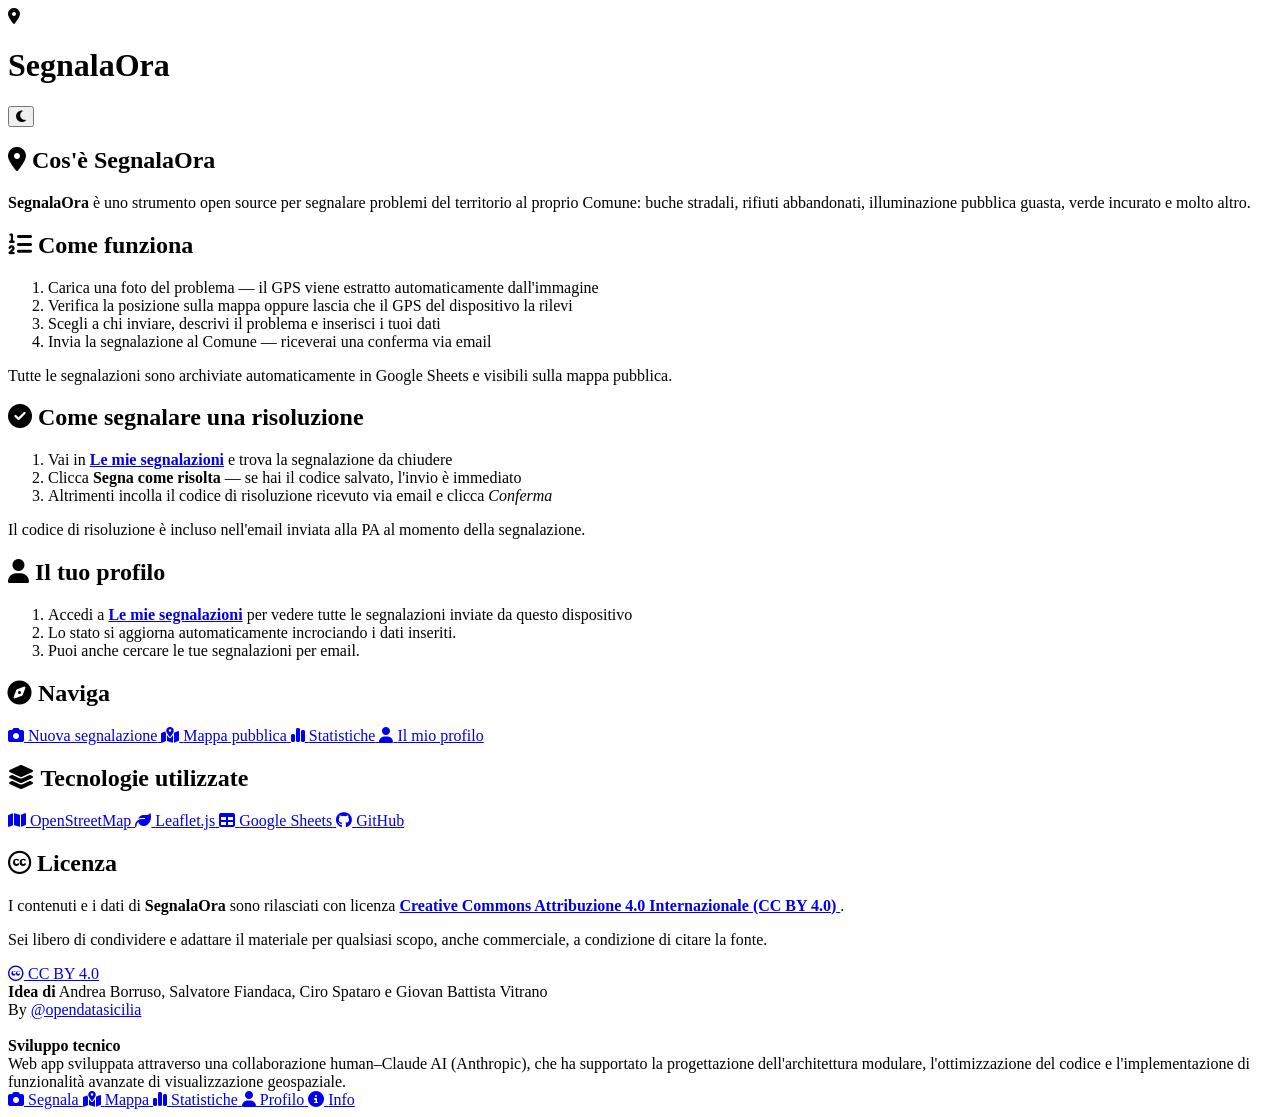
==== info.html @ ac3e961c "upgrade" ====
<!DOCTYPE html>
<html lang="it">
<head>
<meta charset="UTF-8">
<meta name="viewport" content="width=device-width, initial-scale=1.0">
<title>Informazioni — SegnalaOra</title>
<link rel="preconnect" href="https://fonts.googleapis.com">
<link href="https://fonts.googleapis.com/css2?family=Titillium+Web:ital,wght@0,300;0,400;0,600;0,700;1,300&display=swap" rel="stylesheet">
<link rel="stylesheet" href="https://cdnjs.cloudflare.com/ajax/libs/font-awesome/6.5.2/css/all.min.css"/>
<link rel="stylesheet" href="css/app.css">
<link rel="shortcut icon" href="img/favicon.ico"/>
<link rel="icon" href="img/favicon.png" type="image/png"/>
<script src="js/theme.js"></script>
</head>
<body class="page-info">

<header>

  <div class="logo-mark"><i class="fa-solid fa-location-dot"></i></div>
  <h1>SegnalaOra</h1>
  
  <div class="header-actions">
    <button class="btn-theme" id="themeToggle" onclick="toggleTheme()" title="Tema">
      <i class="fa-solid fa-moon"></i>
    </button>
  </div>
</header>

<main>

  <section class="info-section">
    <h2><i class="fa-solid fa-location-dot"></i> Cos'è SegnalaOra</h2>
    <p><strong>SegnalaOra</strong> è uno strumento open source per segnalare problemi del territorio al proprio Comune: buche stradali, rifiuti abbandonati, illuminazione pubblica guasta, verde incurato e molto altro.</p>
  </section>

  <section class="info-section">
    <h2><i class="fa-solid fa-list-ol"></i> Come funziona</h2>
    <ol>
      <li>Carica una foto del problema — il GPS viene estratto automaticamente dall'immagine</li>
      <li>Verifica la posizione sulla mappa oppure lascia che il GPS del dispositivo la rilevi</li>
      <li>Scegli a chi inviare, descrivi il problema e inserisci i tuoi dati</li>
      <li>Invia la segnalazione al Comune — riceverai una conferma via email</li>
    </ol>
    <p>Tutte le segnalazioni sono archiviate automaticamente in Google Sheets e visibili sulla mappa pubblica.</p>
  </section>

  <section class="info-section">
    <h2><i class="fa-solid fa-circle-check"></i> Come segnalare una risoluzione</h2>
    <ol>
      <li>Vai in <a href="profilo.html"><strong>Le mie segnalazioni</strong></a> e trova la segnalazione da chiudere</li>
      <li>Clicca <strong>Segna come risolta</strong> — se hai il codice salvato, l'invio è immediato</li>
      <li>Altrimenti incolla il codice di risoluzione ricevuto via email e clicca <em>Conferma</em></li>
    </ol>
    <p class="info-note">Il codice di risoluzione è incluso nell'email inviata alla PA al momento della segnalazione.</p>
  </section>

  <section class="info-section">
    <h2><i class="fa-solid fa-user"></i> Il tuo profilo</h2>
    <ol>
      <li>Accedi a <a href="profilo.html"><strong>Le mie segnalazioni</strong></a> per vedere tutte le segnalazioni inviate da questo dispositivo</li>
      <li>Lo stato si aggiorna automaticamente incrociando i dati inseriti.</li>
      <li>Puoi anche cercare le tue segnalazioni per email.</li>
    </ol>
  </section>

  <section class="info-section info-section--links">
    <h2><i class="fa-solid fa-compass"></i> Naviga</h2>
    <div class="info-links">
      <a href="index.html" class="info-link-card">
        <i class="fa-solid fa-camera"></i>
        <span>Nuova segnalazione</span>
      </a>
      <a href="mappa.html" class="info-link-card">
        <i class="fa-solid fa-map-location-dot"></i>
        <span>Mappa pubblica</span>
      </a>
      <a href="statistiche.html" class="info-link-card">
        <i class="fa-solid fa-chart-simple"></i>
        <span>Statistiche</span>
      </a>
      <a href="profilo.html" class="info-link-card">
        <i class="fa-solid fa-user"></i>
        <span>Il mio profilo</span>
      </a>
    </div>
  </section>

  <section class="info-section">
    <h2><i class="fa-solid fa-layer-group"></i> Tecnologie utilizzate</h2>
    <div class="info-links">
      <a href="https://www.openstreetmap.org/copyright" target="_blank" rel="noopener" class="info-link-card">
        <i class="fa-solid fa-map"></i>
        <span>OpenStreetMap</span>
      </a>
      <a href="https://leafletjs.com" target="_blank" rel="noopener" class="info-link-card">
        <i class="fa-solid fa-leaf"></i>
        <span>Leaflet.js</span>
      </a>
      <a href="https://workspace.google.com/products/sheets/" target="_blank" rel="noopener" class="info-link-card">
        <i class="fa-solid fa-table"></i>
        <span>Google Sheets</span>
      </a>
      <a href="#" target="_blank" rel="noopener" class="info-link-card">
        <i class="fa-brands fa-github"></i>
        <span>GitHub</span>
      </a>
    </div>
  </section>

  <section class="info-section">
    <h2><i class="fa-brands fa-creative-commons"></i> Licenza</h2>
    <p>
      I contenuti e i dati di <strong>SegnalaOra</strong> sono rilasciati con licenza
      <a href="https://creativecommons.org/licenses/by/4.0/deed.it" target="_blank" rel="noopener">
        <strong>Creative Commons Attribuzione 4.0 Internazionale (CC BY 4.0)</strong>
      </a>.
    </p>
    <p>Sei libero di condividere e adattare il materiale per qualsiasi scopo, anche commerciale, a condizione di citare la fonte.</p>
    <div class="info-links" style="margin-top:0.75rem">
      <a href="https://creativecommons.org/licenses/by/4.0/deed.it" target="_blank" rel="noopener" class="info-link-card">
        <i class="fa-brands fa-creative-commons"></i>
        <span>CC BY 4.0</span>
      </a>
    </div>
  </section>

  <section class="info-section info-credits">
    <strong>Idea di</strong> Andrea Borruso, Salvatore Fiandaca, Ciro Spataro e Giovan Battista Vitrano<br>
    By <a href="https://opendatasicilia.it" target="_blank" rel="noopener">@opendatasicilia</a><br><br>
    <strong>Sviluppo tecnico</strong><br>
    Web app sviluppata attraverso una collaborazione human–Claude AI (Anthropic), che ha supportato la progettazione dell'architettura modulare, l'ottimizzazione del codice e l'implementazione di funzionalità avanzate di visualizzazione geospaziale.
  </section>

</main>

<!-- BOTTOM NAV -->
<nav class="bottom-nav">
  <a class="bnav-item" href="index.html">
    <i class="fa-solid fa-camera"></i>
    <span>Segnala</span>
  </a>
  <a class="bnav-item" href="mappa.html">
    <i class="fa-solid fa-map-location-dot"></i>
    <span>Mappa</span>
  </a>
  <a class="bnav-item" href="statistiche.html">
    <i class="fa-solid fa-chart-simple"></i>
    <span>Statistiche</span>
  </a>
  <a class="bnav-item" href="profilo.html">
    <i class="fa-solid fa-user"></i>
    <span>Profilo</span>
  </a>
  <a class="bnav-item bnav-active" href="info.html">
    <i class="fa-solid fa-circle-info"></i>
    <span>Info</span>
  </a>
</nav>

</body>
</html>
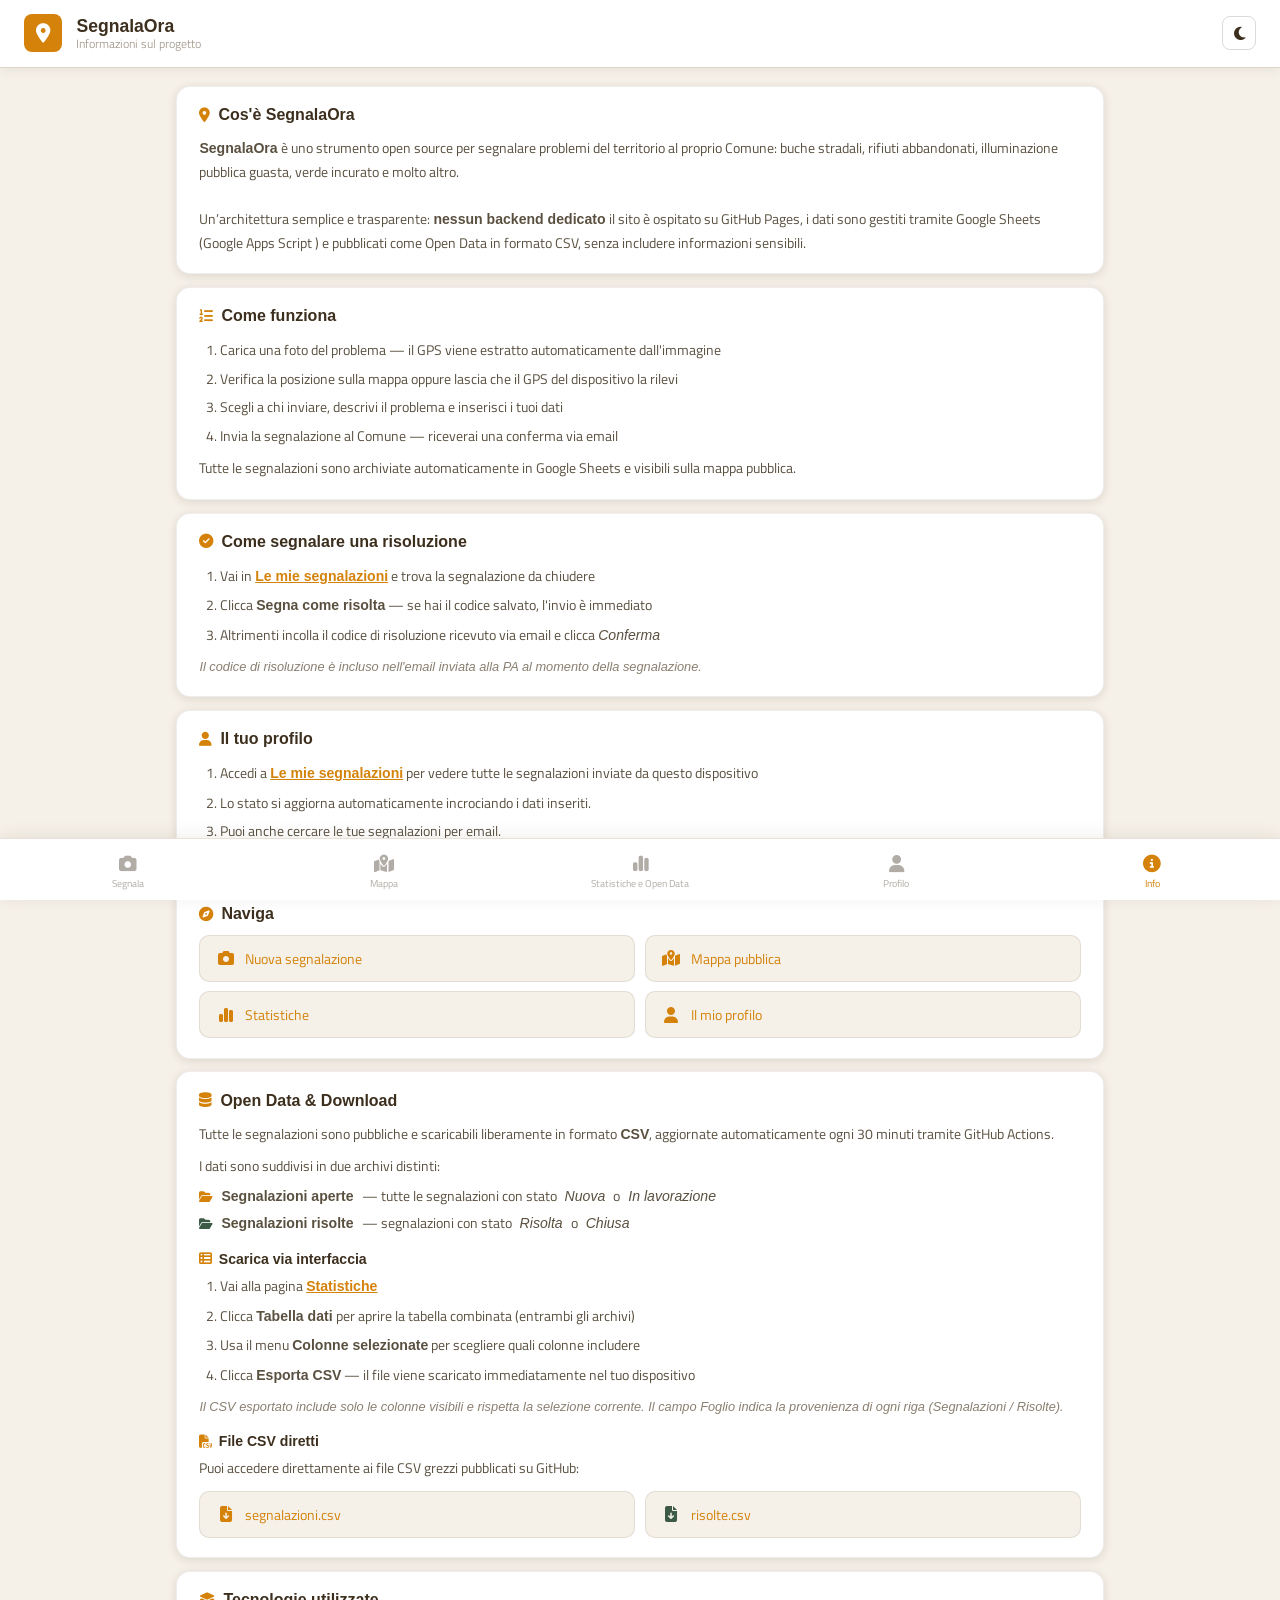
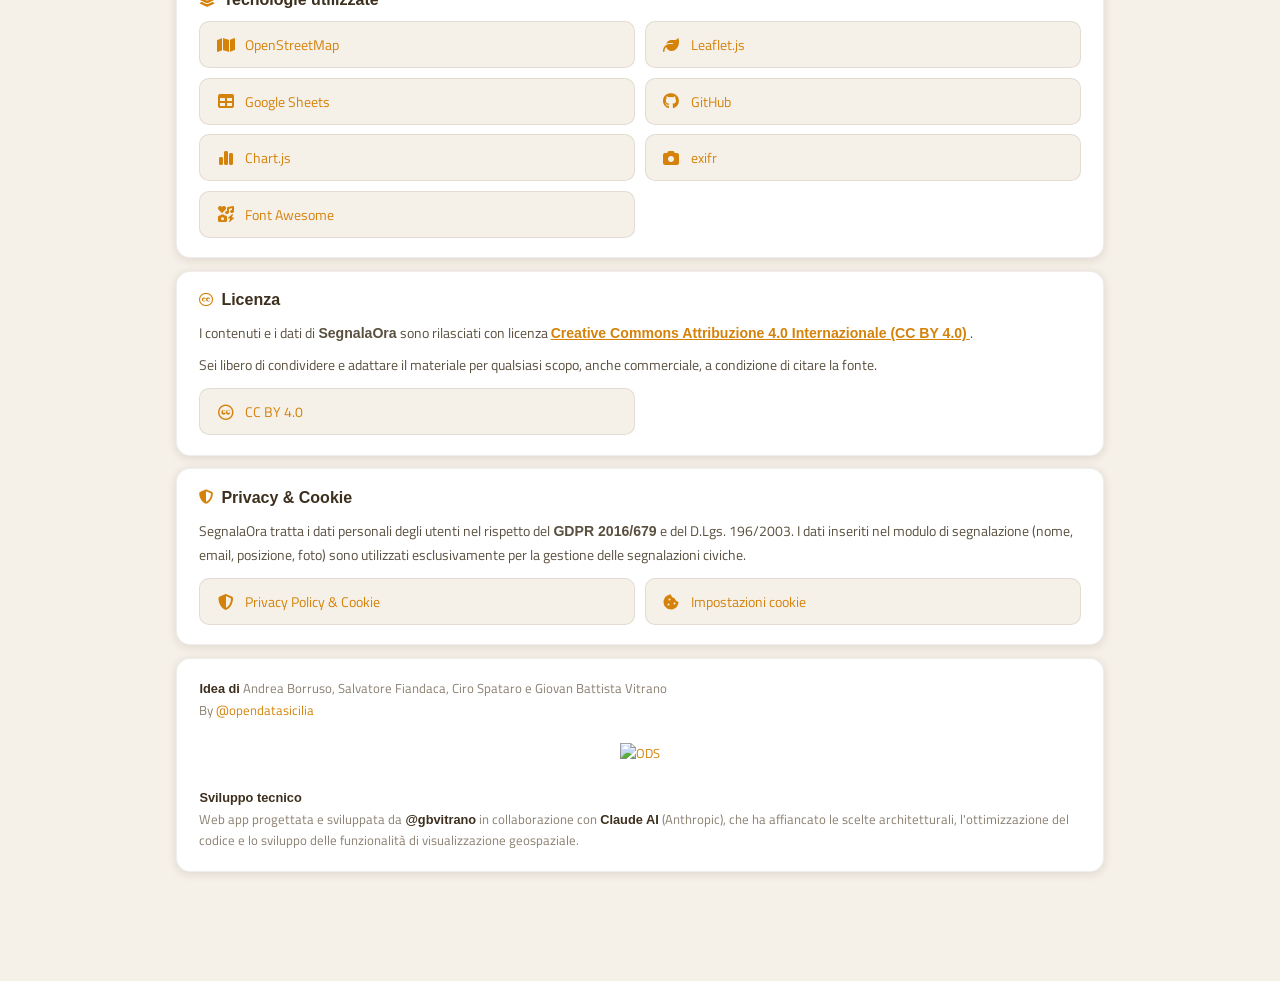
==== commit ea61e463: "upgrade" ====
--- a/info.html
+++ b/info.html
@@ -15,10 +15,11 @@
 <body class="page-info">
 
 <header>
-
   <div class="logo-mark"><i class="fa-solid fa-location-dot"></i></div>
-  <h1>SegnalaOra</h1>
-  
+  <div>
+    <h1>SegnalaOra</h1>
+    <p>Informazioni sul progetto</p>
+  </div>
   <div class="header-actions">
     <button class="btn-theme" id="themeToggle" onclick="toggleTheme()" title="Tema">
       <i class="fa-solid fa-moon"></i>
@@ -30,7 +31,7 @@
 
   <section class="info-section">
     <h2><i class="fa-solid fa-location-dot"></i> Cos'è SegnalaOra</h2>
-    <p><strong>SegnalaOra</strong> è uno strumento open source per segnalare problemi del territorio al proprio Comune: buche stradali, rifiuti abbandonati, illuminazione pubblica guasta, verde incurato e molto altro.</p>
+    <p><strong>SegnalaOra</strong> è uno strumento open source per segnalare problemi del territorio al proprio Comune: buche stradali, rifiuti abbandonati, illuminazione pubblica guasta, verde incurato e molto altro. <br> <br> Un’architettura semplice e trasparente: <b>nessun backend dedicato </b>il sito è ospitato su GitHub Pages, i dati sono gestiti tramite Google Sheets (Google Apps Script ) e pubblicati come Open Data in formato CSV, senza includere informazioni sensibili.</p>
   </section>
 
   <section class="info-section">
@@ -86,6 +87,36 @@
   </section>
 
   <section class="info-section">
+    <h2><i class="fa-solid fa-database"></i> Open Data &amp; Download</h2>
+    <p>Tutte le segnalazioni sono pubbliche e scaricabili liberamente in formato <strong>CSV</strong>, aggiornate automaticamente ogni 30 minuti tramite GitHub Actions.</p>
+    <p>I dati sono suddivisi in due archivi distinti:</p>
+    <ul class="info-list">
+      <li><i class="fa-solid fa-folder-open" style="color:var(--amber)"></i> <strong>Segnalazioni aperte</strong> — tutte le segnalazioni con stato <em>Nuova</em> o <em>In lavorazione</em></li>
+      <li><i class="fa-solid fa-folder-open" style="color:var(--sage)"></i> <strong>Segnalazioni risolte</strong> — segnalazioni con stato <em>Risolta</em> o <em>Chiusa</em></li>
+    </ul>
+    <h3><i class="fa-solid fa-table-list"></i> Scarica via interfaccia</h3>
+    <ol>
+      <li>Vai alla pagina <a href="statistiche.html"><strong>Statistiche</strong></a></li>
+      <li>Clicca <strong>Tabella dati</strong> per aprire la tabella combinata (entrambi gli archivi)</li>
+      <li>Usa il menu <strong>Colonne selezionate</strong> per scegliere quali colonne includere</li>
+      <li>Clicca <strong>Esporta CSV</strong> — il file viene scaricato immediatamente nel tuo dispositivo</li>
+    </ol>
+    <p class="info-note">Il CSV esportato include solo le colonne visibili e rispetta la selezione corrente. Il campo <em>Foglio</em> indica la provenienza di ogni riga (Segnalazioni / Risolte).</p>
+    <h3><i class="fa-solid fa-file-csv"></i> File CSV diretti</h3>
+    <p>Puoi accedere direttamente ai file CSV grezzi pubblicati su GitHub:</p>
+    <div class="info-links" style="margin-top:0.75rem">
+      <a href="dati/segnalazioni.csv" class="info-link-card" download>
+        <i class="fa-solid fa-file-arrow-down" style="color:var(--amber)"></i>
+        <span>segnalazioni.csv</span>
+      </a>
+      <a href="dati/risolte.csv" class="info-link-card" download>
+        <i class="fa-solid fa-file-arrow-down" style="color:var(--sage)"></i>
+        <span>risolte.csv</span>
+      </a>
+    </div>
+  </section>
+
+  <section class="info-section">
     <h2><i class="fa-solid fa-layer-group"></i> Tecnologie utilizzate</h2>
     <div class="info-links">
       <a href="https://www.openstreetmap.org/copyright" target="_blank" rel="noopener" class="info-link-card">
@@ -103,6 +134,18 @@
       <a href="#" target="_blank" rel="noopener" class="info-link-card">
         <i class="fa-brands fa-github"></i>
         <span>GitHub</span>
+      </a>
+      <a href="https://www.chartjs.org" target="_blank" rel="noopener" class="info-link-card">
+        <i class="fa-solid fa-chart-simple"></i>
+        <span>Chart.js</span>
+      </a>
+      <a href="https://github.com/MikeKovarik/exifr" target="_blank" rel="noopener" class="info-link-card">
+        <i class="fa-solid fa-camera"></i>
+        <span>exifr</span>
+      </a>
+      <a href="https://fontawesome.com" target="_blank" rel="noopener" class="info-link-card">
+        <i class="fa-solid fa-icons"></i>
+        <span>Font Awesome</span>
       </a>
     </div>
   </section>
@@ -124,14 +167,45 @@
     </div>
   </section>
 
+  <section class="info-section">
+    <h2><i class="fa-solid fa-shield-halved"></i> Privacy &amp; Cookie</h2>
+    <p>SegnalaOra tratta i dati personali degli utenti nel rispetto del <strong>GDPR 2016/679</strong> e del D.Lgs. 196/2003. I dati inseriti nel modulo di segnalazione (nome, email, posizione, foto) sono utilizzati esclusivamente per la gestione delle segnalazioni civiche.</p>
+    <div class="info-links" style="margin-top:0.75rem">
+      <a href="privacy.html" class="info-link-card">
+        <i class="fa-solid fa-shield-halved"></i>
+        <span>Privacy Policy &amp; Cookie</span>
+      </a>
+      <a href="privacy.html" class="info-link-card" onclick="event.preventDefault();cookieShowSettings()">
+        <i class="fa-solid fa-cookie-bite"></i>
+        <span>Impostazioni cookie</span>
+      </a>
+    </div>
+  </section>
+
   <section class="info-section info-credits">
     <strong>Idea di</strong> Andrea Borruso, Salvatore Fiandaca, Ciro Spataro e Giovan Battista Vitrano<br>
-    By <a href="https://opendatasicilia.it" target="_blank" rel="noopener">@opendatasicilia</a><br><br>
+    By <a href="https://opendatasicilia.it" target="_blank" rel="noopener">@opendatasicilia</a><br><br> 
+<a href="https://opendatasicilia.it/" target="_blank" style="display: block; text-align: center;">
+  <img src="img/opendatasicilia.png" alt="ODS" width="78" height="90" title="@opendatasicilia"/>
+</a>
+	<br>
     <strong>Sviluppo tecnico</strong><br>
-    Web app sviluppata attraverso una collaborazione human–Claude AI (Anthropic), che ha supportato la progettazione dell'architettura modulare, l'ottimizzazione del codice e l'implementazione di funzionalità avanzate di visualizzazione geospaziale.
+    Web app progettata e sviluppata da <a href="https://www.linkedin.com/in/gbvitrano/" target="_blank" rel="noopener"><strong>@gbvitrano</strong></a> in collaborazione con <a href="https://www.anthropic.com/claude" target="_blank" rel="noopener"><strong>Claude AI</strong></a> (Anthropic), che ha affiancato le scelte architetturali, l'ottimizzazione del codice e lo sviluppo delle funzionalità di visualizzazione geospaziale.
   </section>
 
 </main>
+
+<!-- Cookie Banner -->
+<div id="cookieBanner" class="cookie-banner" style="display:none">
+  <div class="cookie-banner__content">
+    <p><i class="fa-solid fa-cookie-bite"></i> Utilizziamo cookie analitici per migliorare il sito. Leggi la <a href="privacy.html">Privacy Policy</a>.</p>
+    <div class="cookie-banner__actions">
+      <button class="cookie-btn cookie-btn--accept" onclick="cookieAccept()">Accetta</button>
+      <button class="cookie-btn cookie-btn--refuse" onclick="cookieRefuse()">Rifiuta</button>
+    </div>
+  </div>
+</div>
+<script src="js/cookie-consent.js"></script>
 
 <!-- BOTTOM NAV -->
 <nav class="bottom-nav">
@@ -145,8 +219,7 @@
   </a>
   <a class="bnav-item" href="statistiche.html">
     <i class="fa-solid fa-chart-simple"></i>
-    <span>Statistiche</span>
-  </a>
+    <span>Statistiche e Open Data</span>  </a>
   <a class="bnav-item" href="profilo.html">
     <i class="fa-solid fa-user"></i>
     <span>Profilo</span>
--- a/css/app.css
+++ b/css/app.css
@@ -0,0 +1,2913 @@
+/* ═══════════════════════════════════════════════════════
+   SegnalaOra — app.css — Stile unificato di tutte le pagine
+   ═══════════════════════════════════════════════════════
+   Struttura:
+     1. Variabili CSS
+     2. Reset
+     3. Animazioni condivise
+     4. Componenti condivisi (btn-theme, btn-info, info-modal, bottom-nav, spinner)
+     5. Dark mode — componenti condivisi
+     ─── PAGINA: FORM SEGNALAZIONE  (body.page-form) ───────
+     ─── PAGINA: MAPPA              (body.page-map) ────────
+     ─── PAGINA: STATISTICHE        (body.page-stats) ──────
+     ─── PAGINA: PROFILO            (body.page-profile) ────
+   ═══════════════════════════════════════════════════════ */
+
+/* ─────────────────────────────────────────────────────────
+   1. VARIABILI CSS
+───────────────────────────────────────────────────────── */
+:root {
+  --ink:         #3d2f1e;
+  --paper:       #f5f0e8;
+  --amber:       #d4820a;
+  --amber-light: #e8a030;
+  --sage:        #3d5a47;
+  --rust:        #c0392b;
+  --mist:        #e8e2d6;
+  --shadow:      rgba(60,40,20,0.12);
+  --panel:       360px;
+  --ocean:       #0984e3;
+  --urg-alta:    #e53535;
+  --urg-normale: #ff9900;
+  --urg-bassa:   #3cb4d8;
+}
+
+/* ─────────────────────────────────────────────────────────
+   2. RESET
+───────────────────────────────────────────────────────── */
+* { box-sizing: border-box; margin: 0; padding: 0; }
+
+/* ─────────────────────────────────────────────────────────
+   3. ANIMAZIONI CONDIVISE
+───────────────────────────────────────────────────────── */
+@keyframes spin   { to { transform: rotate(360deg); } }
+@keyframes pulse  { 0%, 100% { opacity: 1; } 50% { opacity: 0.3; } }
+@keyframes shake  { 0%, 100% { transform: translateX(0); } 25% { transform: translateX(-4px); } 75% { transform: translateX(4px); } }
+@keyframes fadeIn { from { opacity: 0; transform: translateY(12px); } to { opacity: 1; transform: translateY(0); } }
+@keyframes pop    { from { transform: scale(0); } to { transform: scale(1); } }
+
+/* ─────────────────────────────────────────────────────────
+   4. COMPONENTI CONDIVISI
+───────────────────────────────────────────────────────── */
+
+/* Btn Info — 32px circolare */
+.btn-info {
+  background: none;
+  border: 1px solid rgba(60,40,20,0.20);
+  border-radius: 50%;
+  width: 32px;
+  height: 32px;
+  color: #9a8f80;
+  cursor: pointer;
+  display: flex;
+  align-items: center;
+  justify-content: center;
+  font-size: 0.95rem;
+  transition: border-color 0.2s, color 0.2s;
+  flex-shrink: 0;
+   display: none;
+}
+.btn-info:hover { border-color: var(--amber); color: var(--amber); }
+
+
+/* Btn Theme — 32px circolare (profilo usa override 34px/8px) */
+.btn-theme {
+  background: none;
+   width: 34px;
+    height: 34px;
+    border: 1.5px solid rgba(61, 47, 30, 0.18);
+    border-radius: 8px;
+  color: #9a8f80;
+  cursor: pointer;
+  display: flex;
+  align-items: center;
+  justify-content: center;
+  font-size: 0.9rem;
+  transition: border-color 0.2s, color 0.2s;
+  flex-shrink: 0;
+}
+.btn-theme:hover { border-color: var(--amber); color: var(--amber); }
+
+/* Spinner */
+.spinner {
+  width: 40px;
+  height: 40px;
+  border: 3px solid var(--mist);
+  border-top-color: var(--amber);
+  border-radius: 50%;
+  animation: spin 0.8s linear infinite;
+}
+
+/* Info Overlay / Modal (versione comune — form, mappa, profilo) */
+.info-overlay {
+  display: none;
+  position: fixed;
+  inset: 0;
+  background: rgba(26,18,8,0.65);
+  z-index: 9000;
+  align-items: center;
+  justify-content: center;
+  padding: 1rem;
+  backdrop-filter: blur(4px);
+}
+.info-overlay.open { display: flex; }
+
+.info-modal {
+  background: var(--paper);
+  color: var(--ink);
+  border-radius: 14px;
+  max-width: 500px;
+  width: 100%;
+  padding: 2rem 2rem 1.6rem;
+  position: relative;
+  box-shadow: 0 24px 64px rgba(0,0,0,0.45);
+}
+
+.info-modal-close {
+  position: absolute;
+  top: 1rem;
+  right: 1rem;
+  background: none;
+  border: none;
+  font-size: 1rem;
+  cursor: pointer;
+  color: var(--ink);
+  opacity: 0.45;
+  transition: opacity 0.2s;
+  line-height: 1;
+  padding: 0.2rem 0.4rem;
+}
+.info-modal-close:hover { opacity: 1; }
+
+.info-modal h2 {
+  font-family: 'Titillium Web', sans-serif;
+  font-size: 1.35rem;
+  margin-bottom: 0.8rem;
+  color: var(--amber);
+}
+.info-modal p  { font-size: 0.87rem; line-height: 1.65; margin-bottom: 0.7rem; }
+.info-modal ol { padding-left: 1.3rem; font-size: 0.87rem; line-height: 1.75; margin-bottom: 0.7rem; }
+
+.info-modal .credits {
+  margin-top: 1.2rem;
+  padding-top: 1rem;
+  border-top: 1px solid var(--mist);
+  font-size: 0.78rem;
+  color: #777;
+  line-height: 1.7;
+}
+.info-modal .credits strong { color: var(--ink); }
+.info-modal .credits a { color: var(--amber); text-decoration: none; }
+.info-modal .credits a:hover { text-decoration: underline; }
+
+/* Header condiviso — altezza uniforme su tutte le pagine */
+header, .stats-header { padding: 0.9rem 1.5rem; gap: 0.9rem; }
+@media (max-width: 640px) {
+  header, .stats-header { padding: 0.75rem 1rem; gap: 0.6rem; }
+}
+
+/* Header condiviso — logo + titolo + sottotitolo */
+.logo-mark {
+  width: 38px; height: 38px;
+  background: var(--amber);
+  border-radius: 8px;
+  display: flex; align-items: center; justify-content: center;
+  font-size: 1.2rem;
+  flex-shrink: 0;
+  color: white;
+}
+header p, .stats-header p {
+  font-size: 0.72rem;
+  color: #9a8f80;
+  font-weight: 300;
+  line-height: 1.2;
+}
+html.dark header p,
+html.dark .stats-header p { color: rgba(245,240,232,0.45); }
+
+/* Bottom Nav — sempre visibile su tutti i breakpoint */
+.bottom-nav {
+  display: flex;
+  position: fixed;
+  bottom: 0; left: 0; right: 0;
+  background: white;
+  border-top: 1px solid rgba(60,40,20,0.10);
+  z-index: 300;
+  padding: 0.45rem 0 env(safe-area-inset-bottom, 0.45rem);
+  box-shadow: 0 -2px 16px rgba(60,40,20,0.08);
+}
+
+.bnav-item {
+  flex: 1;
+  display: flex;
+  flex-direction: column;
+  align-items: center;
+  gap: 0.18rem;
+  padding: 0.3rem 0;
+  background: none;
+  border: none;
+  cursor: pointer;
+  color: rgba(61,47,30,0.38);
+  font-family: 'Titillium Web', sans-serif;
+  font-size: 0.58rem;
+  font-weight: 500;
+  text-decoration: none;
+  transition: color 0.15s;
+}
+.bnav-item i { font-size: 1.15rem; }
+.bnav-item:hover       { color: rgba(61,47,30,0.7); }
+.bnav-item.bnav-active { color: var(--amber); }
+
+/* ─────────────────────────────────────────────────────────
+   5. DARK MODE — COMPONENTI CONDIVISI
+───────────────────────────────────────────────────────── */
+html.dark .btn-info,
+html.dark .btn-theme {
+  border-color: rgba(255,255,255,0.15);
+  color: rgba(245,240,232,0.55);
+}
+html.dark .btn-info:hover,
+html.dark .btn-theme:hover { border-color: var(--amber); color: var(--amber); }
+
+html.dark .info-overlay { background: rgba(15,13,11,0.78); }
+html.dark .info-modal   { background: #1e1812; color: #f5f0e8; border: 1px solid rgba(255,255,255,0.08); }
+html.dark .info-modal h2 { color: var(--amber); }
+html.dark .info-modal p,
+html.dark .info-modal ol { color: rgba(245,240,232,0.75); }
+html.dark .info-modal .credits { border-top-color: rgba(255,255,255,0.1); color: rgba(245,240,232,0.42); }
+html.dark .info-modal .credits strong { color: #f5f0e8; }
+html.dark .info-modal-close { color: #f5f0e8; }
+
+html.dark .bottom-nav { background: #181410; border-top-color: rgba(255,255,255,0.08); box-shadow: none; }
+html.dark .bnav-item  { color: rgba(245,240,232,0.35); }
+html.dark .bnav-item:hover       { color: rgba(245,240,232,0.75); }
+html.dark .bnav-item.bnav-active { color: var(--amber); }
+
+
+/* ═══════════════════════════════════════════════════════
+   PAGINA: FORM SEGNALAZIONE — index.html (body.page-form)
+   ═══════════════════════════════════════════════════════ */
+
+/* Override variabili per il form (ink quasi-nero) */
+body.page-form {
+  --ink:    #1a1208;
+  --shadow: rgba(26,18,8,0.12);
+}
+
+body.page-form {
+  font-family: 'Titillium Web', sans-serif;
+  background: var(--paper);
+  color: var(--ink);
+  min-height: 100vh;
+  overflow-x: hidden;
+}
+
+body.page-form::before {
+  content: '';
+  position: fixed;
+  inset: 0;
+  background-image: url("data:image/svg+xml,%3Csvg viewBox='0 0 256 256' xmlns='http://www.w3.org/2000/svg'%3E%3Cfilter id='noise'%3E%3CfeTurbulence type='fractalNoise' baseFrequency='0.9' numOctaves='4' stitchTiles='stitch'/%3E%3C/filter%3E%3Crect width='100%25' height='100%25' filter='url(%23noise)' opacity='0.04'/%3E%3C/svg%3E");
+  pointer-events: none;
+  z-index: 1000;
+  opacity: 0.6;
+}
+
+/* ── Header ── */
+body.page-form header {
+  background: white;
+  color: var(--ink);
+  display: flex;
+  align-items: center;
+  position: sticky;
+  top: 0;
+  z-index: 10000;
+  box-shadow: 0 2px 12px rgba(26,18,8,0.08);
+}
+
+
+body.page-form header h1 {
+  font-family: 'Titillium Web', sans-serif;
+  font-size: 1.4rem;
+  font-weight: 600;
+  letter-spacing: -0.02em;
+}
+
+body.page-form .header-actions {
+  margin-left: auto;
+  display: flex;
+  gap: 0.6rem;
+  align-items: center;
+}
+
+body.page-form .btn-map-link {
+	display: none;
+  background: rgba(26,18,8,0.06);
+  color: var(--ink);
+  border: 1px solid rgba(26,18,8,0.14);
+  border-radius: 8px;
+  padding: 0.4rem 0.9rem;
+  font-size: 0.78rem;
+  font-family: 'Titillium Web', sans-serif;
+  cursor: pointer;
+  text-decoration: none;
+  white-space: nowrap;
+  transition: background 0.2s, border-color 0.2s, color 0.2s;
+}
+body.page-form .btn-map-link:hover { background: rgba(26,18,8,0.10); border-color: var(--amber); color: var(--amber); }
+
+body.page-form .btn-info {
+  border-color: rgba(26,18,8,0.18);
+}
+
+body.page-form .btn-theme {
+  border-color: rgba(26,18,8,0.18);
+}
+
+/* ── Main layout ── */
+body.page-form main {
+  max-width: 960px;
+  margin: 0 auto;
+  padding: 1.5rem 1.5rem 5rem;
+}
+
+/* ── Form sections ── */
+body.page-form .form-section {
+  background: white;
+  border-radius: 16px;
+  border: 1px solid rgba(26,18,8,0.08);
+  padding: 1.4rem 1.5rem;
+  margin-bottom: 1rem;
+  box-shadow: 0 2px 12px var(--shadow);
+}
+
+body.page-form .form-section--geo {
+  padding: 0;
+  overflow: hidden;
+}
+
+body.page-form .form-section--send {
+  background: transparent;
+  border: none;
+  box-shadow: none;
+  padding: 0;
+}
+
+body.page-form .section-title {
+  font-family: 'Titillium Web', sans-serif;
+  font-size: 1rem;
+  font-weight: 600;
+  letter-spacing: -0.01em;
+  color: var(--ink);
+  margin-bottom: 1rem;
+}
+
+/* ── Foto ── */
+body.page-form .section-badge {
+  display: inline-block;
+  margin-left: 0.5rem;
+  padding: 0.1rem 0.5rem;
+  background: rgba(212,130,10,0.12);
+  color: var(--amber);
+  border-radius: 20px;
+  font-size: 0.72rem;
+  font-weight: 600;
+  vertical-align: middle;
+}
+
+body.page-form .photo-grid {
+  display: grid;
+  grid-template-columns: repeat(4, 1fr);
+  gap: 0.6rem;
+  margin-top: 0.5rem;
+}
+@media (max-width: 480px) {
+  body.page-form .photo-grid { grid-template-columns: repeat(2, 1fr); }
+}
+
+body.page-form .photo-thumb {
+  position: relative;
+  aspect-ratio: 1;
+  border-radius: 10px;
+  overflow: hidden;
+  border: 1.5px solid rgba(26,18,8,0.12);
+}
+body.page-form .photo-thumb img {
+  width: 100%; height: 100%;
+  object-fit: cover;
+  display: block;
+}
+body.page-form .photo-thumb-del {
+  position: absolute;
+  top: 5px; right: 5px;
+  width: 24px; height: 24px;
+  background: rgba(26,18,8,0.65);
+  color: white;
+  border: none;
+  border-radius: 50%;
+  font-size: 0.7rem;
+  cursor: pointer;
+  display: flex; align-items: center; justify-content: center;
+  backdrop-filter: blur(3px);
+}
+body.page-form .photo-thumb-num {
+  position: absolute;
+  bottom: 5px; left: 7px;
+  font-size: 0.65rem;
+  font-weight: 700;
+  color: white;
+  text-shadow: 0 1px 3px rgba(0,0,0,0.6);
+}
+
+body.page-form .photo-add-slot {
+  aspect-ratio: 1;
+  border: 2px dashed rgba(26,18,8,0.2);
+  border-radius: 10px;
+  display: flex;
+  flex-direction: column;
+  align-items: center;
+  justify-content: center;
+  gap: 0.3rem;
+  cursor: pointer;
+  color: #8a7f70;
+  font-size: 0.78rem;
+  transition: all 0.2s;
+  text-align: center;
+  padding: 0.5rem;
+}
+body.page-form .photo-add-slot i { font-size: 1.4rem; color: var(--amber); }
+body.page-form .photo-add-slot small { font-size: 0.65rem; color: #b0a898; line-height: 1.2; }
+body.page-form .photo-add-slot:hover { border-color: var(--amber); background: rgba(212,130,10,0.04); }
+
+body.page-form .photo-info {
+  margin-top: 0.6rem;
+  padding: 0.5rem 0.9rem;
+  background: rgba(61,90,71,0.08);
+  border-radius: 8px;
+  font-size: 0.78rem;
+  color: var(--sage);
+  display: none;
+}
+body.page-form .photo-info.visible { display: flex; align-items: center; gap: 0.5rem; }
+
+body.page-form .btn-row {
+  display: flex;
+  gap: 0.8rem;
+  margin-top: 0.8rem;
+  flex-wrap: wrap;
+}
+
+body.page-form .btn-sm {
+  flex: 1;
+  min-width: 120px;
+  padding: 0.7rem 1rem;
+  border-radius: 10px;
+  border: 1.5px solid rgba(26,18,8,0.15);
+  background: white;
+  font-family: 'Titillium Web', sans-serif;
+  font-size: 0.82rem;
+  font-weight: 500;
+  cursor: pointer;
+  display: flex;
+  align-items: center;
+  justify-content: center;
+  gap: 0.4rem;
+  transition: all 0.2s;
+}
+body.page-form .btn-sm:hover { border-color: var(--amber); color: var(--amber); }
+
+/* ── Geo bar ── */
+body.page-form .geo-bar {
+  width: 100%;
+  display: flex;
+  align-items: center;
+  justify-content: space-between;
+  gap: 0.75rem;
+  padding: 0.75rem 1.2rem;
+  background: rgba(61,90,71,0.06);
+  border: none;
+  border-bottom: 1px solid rgba(26,18,8,0.06);
+  cursor: default;
+  font-family: 'Titillium Web', sans-serif;
+  font-size: 0.82rem;
+  color: var(--sage);
+  text-align: left;
+}
+
+body.page-form .geo-bar.geo-warn {
+  background: rgba(192,57,43,0.08);
+  color: var(--rust);
+  outline: 1.5px solid var(--rust);
+  animation: shake 0.35s ease;
+}
+
+body.page-form .geo-bar-left {
+  display: flex; align-items: center; gap: 0.5rem;
+  flex: 1; min-width: 0;
+}
+body.page-form .geo-bar-right {
+  display: flex; align-items: center; gap: 0.4rem;
+  flex-shrink: 0;
+}
+
+body.page-form .btn-sm--inline { padding: 0.28rem 0.65rem; font-size: 0.74rem; }
+
+body.page-form .dot {
+  width: 8px; height: 8px;
+  border-radius: 50%;
+  background: var(--sage);
+  flex-shrink: 0;
+  animation: pulse 2s infinite;
+}
+body.page-form .geo-bar.geo-warn .dot { background: var(--rust); }
+
+/* Mappa form — sempre visibile */
+body.page-form .map-collapsible {
+  display: block;
+  padding: 1rem 1.2rem 1.2rem;
+}
+
+body.page-form #map {
+  height: 300px;
+  border-radius: 10px;
+  overflow: hidden;
+  margin-bottom: 1rem;
+  border: 1px solid rgba(26,18,8,0.1);
+}
+
+/* ── Campi form ── */
+body.page-form label {
+  display: block;
+  font-size: 0.8rem;
+  font-weight: 500;
+  color: #5a5040;
+  margin-bottom: 0.4rem;
+  margin-top: 1rem;
+}
+body.page-form label:first-of-type { margin-top: 0; }
+
+body.page-form .label-note {
+  font-weight: 300;
+  font-size: 0.75rem;
+  color: #9a8f80;
+}
+
+body.page-form select,
+body.page-form input[type="text"],
+body.page-form input[type="email"],
+body.page-form textarea {
+  width: 100%;
+  padding: 0.75rem 1rem;
+  border: 1.5px solid rgba(26,18,8,0.15);
+  border-radius: 10px;
+  font-family: 'Titillium Web', sans-serif;
+  font-size: 0.9rem;
+  background: var(--paper);
+  color: var(--ink);
+  transition: border-color 0.2s;
+  appearance: none;
+}
+body.page-form select:focus,
+body.page-form input[type="text"]:focus,
+body.page-form input[type="email"]:focus,
+body.page-form textarea:focus {
+  outline: none;
+  border-color: var(--amber);
+  background: white;
+}
+
+body.page-form input.invalid,
+body.page-form textarea.invalid,
+body.page-form select.invalid { border-color: var(--rust) !important; background: #fff5f5; }
+
+body.page-form .photo-add-slot.invalid { border-color: var(--rust) !important; background: rgba(192,57,43,0.04); }
+
+body.page-form input.valid { border-color: var(--sage) !important; background: #f0fff4; }
+
+body.page-form textarea { resize: vertical; min-height: 90px; }
+
+body.page-form .select-wrap { position: relative; }
+body.page-form .select-wrap::after {
+  content: '▾';
+  position: absolute;
+  right: 1rem; top: 50%;
+  transform: translateY(-50%);
+  pointer-events: none;
+  color: #8a7f70;
+  font-size: 0.9rem;
+}
+
+body.page-form .field-error {
+  font-size: 0.78rem;
+  color: var(--rust);
+  margin-top: 0.25rem;
+  display: none;
+}
+body.page-form .field-error.visible { display: block; }
+body.page-form .field-error.ok { display: block; color: var(--sage); }
+
+/* ── Destinatari grid ── */
+body.page-form .dest-grid {
+  display: grid;
+  grid-template-columns: repeat(2, 1fr);
+  gap: 0.6rem;
+  margin-bottom: 0.5rem;
+}
+
+body.page-form .dest-btn {
+  display: flex;
+  flex-direction: column;
+  align-items: center;
+  justify-content: center;
+  gap: 0.3rem;
+  padding: 0.9rem 0.6rem;
+  border: 1.5px solid rgba(26,18,8,0.12);
+  border-radius: 12px;
+  background: var(--paper);
+  cursor: pointer;
+  font-family: 'Titillium Web', sans-serif;
+  text-align: center;
+  transition: all 0.2s;
+  min-height: 80px;
+}
+body.page-form .dest-btn:hover { border-color: var(--amber-light); background: rgba(212,130,10,0.04); }
+body.page-form .dest-btn.selected {
+  border-color: var(--amber);
+  background: rgba(212,130,10,0.08);
+  box-shadow: 0 0 0 2px rgba(212,130,10,0.15);
+}
+
+body.page-form .dest-icon { font-size: 1.5rem; line-height: 1; }
+body.page-form .dest-nome { font-size: 0.78rem; font-weight: 600; color: var(--ink); }
+body.page-form .dest-sub  { font-size: 0.68rem; color: #8a7f70; line-height: 1.3; }
+body.page-form .custom-email-row { margin-top: 0.75rem; }
+
+/* ── Categorie grid ── */
+body.page-form .cat-grid {
+  display: grid;
+  grid-template-columns: repeat(3, 1fr);
+  gap: 0.5rem;
+  margin-bottom: 0.6rem;
+}
+
+body.page-form .cat-btn {
+  display: flex;
+  flex-direction: column;
+  align-items: center;
+  justify-content: center;
+  gap: 0.25rem;
+  padding: 0.65rem 0.4rem;
+  border: 1.5px solid rgba(26,18,8,0.12);
+  border-radius: 10px;
+  background: var(--paper);
+  cursor: pointer;
+  font-family: 'Titillium Web', sans-serif;
+  text-align: center;
+  transition: all 0.2s;
+  min-height: 64px;
+}
+body.page-form .cat-btn:hover { border-color: var(--amber-light); background: rgba(212,130,10,0.04); }
+body.page-form .cat-btn.selected {
+  border-color: var(--amber);
+  background: rgba(212,130,10,0.08);
+  box-shadow: 0 0 0 2px rgba(212,130,10,0.15);
+}
+
+body.page-form .cat-icon { font-size: 1.25rem; line-height: 1; }
+body.page-form .cat-nome { font-size: 0.68rem; font-weight: 600; color: var(--ink); }
+
+body.page-form .cat-expand-btn {
+  width: 100%;
+  padding: 0.5rem;
+  border: 1.5px dashed rgba(26,18,8,0.18);
+  border-radius: 10px;
+  background: transparent;
+  font-family: 'Titillium Web', sans-serif;
+  font-size: 0.78rem;
+  color: #8a7f70;
+  cursor: pointer;
+  transition: all 0.2s;
+  margin-bottom: 0.25rem;
+}
+body.page-form .cat-expand-btn:hover { border-color: var(--amber); color: var(--amber); background: rgba(212,130,10,0.03); }
+
+/* ── Send / Next buttons ── */
+body.page-form .send-btn {
+  width: 100%;
+  padding: 1.1rem;
+  background: #ffffff;
+  color: var(--ink);
+  border: 1.5px solid rgba(60,40,20,0.1);
+  border-radius: 14px;
+  font-family: 'Titillium Web', sans-serif;
+  font-size: 1.15rem;
+  font-weight: 600;
+  cursor: pointer;
+  display: flex;
+  align-items: center;
+  justify-content: center;
+  gap: 0.6rem;
+  transition: border-color .18s, background .18s, color .18s;
+  letter-spacing: -0.01em;
+}
+body.page-form .send-btn i { color: var(--amber); }
+body.page-form .send-btn:hover {
+  border-color: var(--amber);
+  background: rgba(212,130,10,0.04);
+  color: var(--amber);
+}
+body.page-form .send-btn:hover i { color: var(--amber); }
+body.page-form .send-btn:disabled { opacity: 0.6; cursor: not-allowed; }
+
+body.page-form .btn-next {
+  padding: 0.8rem 1.8rem;
+  background: var(--paper);
+  color: var(--ink);
+  border: 1.5px solid rgba(60,40,20,0.1);
+  border-radius: 10px;
+  font-family: 'Titillium Web', sans-serif;
+  font-size: 0.9rem;
+  font-weight: 500;
+  cursor: pointer;
+  display: flex;
+  align-items: center;
+  gap: 0.4rem;
+  transition: border-color .18s, background .18s, color .18s;
+}
+body.page-form .btn-next i { color: var(--amber); }
+body.page-form .btn-next:hover { border-color: var(--amber); background: rgba(212,130,10,0.04); color: var(--amber); }
+
+/* ── Success overlay ── */
+body.page-form .success-overlay {
+  display: none;
+  position: fixed;
+  inset: 0;
+  background: var(--paper);
+  z-index: 8000;
+  overflow-y: auto;
+  animation: fadeIn 0.3s ease;
+}
+body.page-form .success-overlay.open { display: block; }
+
+body.page-form .success-card {
+  text-align: center;
+  padding: 3rem 2rem;
+  max-width: 480px;
+  margin: 0 auto;
+}
+
+body.page-form .success-icon {
+  font-size: 4rem;
+  margin-bottom: 1rem;
+  display: block;
+  animation: pop 0.5s cubic-bezier(0.175, 0.885, 0.32, 1.275);
+}
+
+body.page-form .success-card h2 {
+  font-family: 'Titillium Web', sans-serif;
+  font-size: 1.8rem;
+  font-weight: 800;
+  margin-bottom: 0.5rem;
+}
+body.page-form .success-card p { color: #8a7f70; font-size: 0.9rem; max-width: 360px; margin: 0 auto 1rem; }
+
+body.page-form .tag-id {
+  display: inline-block;
+  background: var(--ink);
+  color: var(--paper);
+  padding: 0.4rem 1rem;
+  border-radius: 999px;
+  font-size: 0.8rem;
+  font-family: monospace;
+  letter-spacing: 0.05em;
+  margin-bottom: 1.5rem;
+}
+
+body.page-form .channels-sent {
+  display: flex;
+  gap: 0.5rem;
+  justify-content: center;
+  flex-wrap: wrap;
+  margin: 1rem 0;
+}
+
+body.page-form .channel-badge {
+  background: var(--mist);
+  border-radius: 8px;
+  padding: 0.4rem 0.8rem;
+  font-size: 0.78rem;
+  display: flex;
+  align-items: center;
+  gap: 0.3rem;
+}
+
+body.page-form .token-row {
+  display: flex;
+  align-items: center;
+  justify-content: center;
+  gap: 0.5rem;
+  flex-wrap: wrap;
+  background: rgba(61,90,71,0.07);
+  border: 1px solid rgba(61,90,71,0.2);
+  border-radius: 10px;
+  padding: 0.6rem 1rem;
+  margin-bottom: 0.4rem;
+  font-size: 0.82rem;
+}
+body.page-form .token-label { color: #6a7f70; font-weight: 500; }
+body.page-form .token-val   { font-family: monospace; font-size: 0.78rem; color: var(--ink); word-break: break-all; }
+
+body.page-form .copy-btn-small {
+  background: none;
+  border: 1px solid rgba(26,18,8,0.2);
+  border-radius: 6px;
+  padding: 0.2rem 0.5rem;
+  font-size: 0.75rem;
+  cursor: pointer;
+  font-family: 'Titillium Web', sans-serif;
+  flex-shrink: 0;
+}
+body.page-form .token-hint { font-size: 0.75rem; color: #9a8f80; text-align: center; margin-bottom: 0.75rem; }
+
+/* ── Banners ── */
+body.page-form .warn-banner {
+  background: #fff8e1;
+  border: 1.5px solid #f4c542;
+  border-radius: 10px;
+  padding: 0.65rem 1rem;
+  font-size: 0.82rem;
+  color: #6a4f00;
+  margin-bottom: 0.75rem;
+  line-height: 1.5;
+  text-align: left;
+}
+
+body.page-form .exif-banner {
+  background: #fff8e1;
+  border: 1.5px solid #f4c542;
+  border-radius: 10px;
+  padding: 0.7rem 1rem;
+  font-size: 0.82rem;
+  color: #6a4f00;
+  margin-bottom: 0.75rem;
+  line-height: 1.5;
+}
+
+body.page-form .exif-banner-btn {
+  display: block;
+  margin-top: 0.5rem;
+  background: none;
+  border: 1.5px solid #c8a800;
+  border-radius: 8px;
+  padding: 0.3rem 0.75rem;
+  font-size: 0.8rem;
+  cursor: pointer;
+  color: #6a4f00;
+  font-family: 'Titillium Web', sans-serif;
+  font-weight: 500;
+}
+body.page-form .exif-banner-btn:hover { background: #fff0a0; }
+
+body.page-form .copy-reminder {
+  display: none;
+  background: #fff8e1;
+  border: 1.5px solid #f4c542;
+  border-radius: 10px;
+  padding: 0.65rem 1rem;
+  font-size: 0.82rem;
+  color: #7a5f00;
+  text-align: center;
+  margin: 0.75rem 0;
+}
+body.page-form .copy-reminder.visible { display: block; }
+
+body.page-form .copy-reminder-close {
+  display: block;
+  margin: 0.4rem auto 0;
+  background: none;
+  border: 1px solid #c8a800;
+  border-radius: 6px;
+  padding: 0.2rem 0.75rem;
+  font-size: 0.78rem;
+  cursor: pointer;
+  color: #7a5f00;
+  font-family: 'Titillium Web', sans-serif;
+}
+
+/* ── Social sharing ── */
+body.page-form .section-hint {
+  font-size: 0.8rem;
+  color: #9a8f80;
+  margin-bottom: 0.8rem;
+  line-height: 1.5;
+}
+
+body.page-form .social-chips {
+  display: flex;
+  flex-wrap: wrap;
+  gap: 0.5rem;
+  margin-bottom: 0.8rem;
+}
+
+body.page-form .social-chip {
+  display: flex;
+  align-items: center;
+  justify-content: center;
+  width: 2.6rem;
+  height: 2.6rem;
+  padding: 0;
+  border: 1.5px solid rgba(26,18,8,0.14);
+  border-radius: 50%;
+  background: none;
+  color: #6b5e4e;
+  cursor: pointer;
+  transition: border-color 0.18s, background 0.18s, color 0.18s;
+}
+body.page-form .social-chip i { font-size: 1.1rem; }
+body.page-form .social-chip:hover { border-color: var(--amber); color: var(--amber); }
+body.page-form .social-chip.active { color: white; }
+body.page-form .social-chip.active[data-platform="twitter"]  { background: #000;    border-color: #000; }
+body.page-form .social-chip.active[data-platform="whatsapp"] { background: #25D366; border-color: #25D366; }
+body.page-form .social-chip.active[data-platform="facebook"] { background: #1877F2; border-color: #1877F2; }
+body.page-form .social-chip.active[data-platform="telegram"] { background: #229ED9; border-color: #229ED9; }
+body.page-form .social-chip.active[data-platform="bluesky"]  { background: #0285ff; border-color: #0285ff; }
+
+body.page-form .social-tags-row { margin-top: 0.2rem; }
+
+body.page-form .field-hint {
+  font-size: 0.75rem;
+  color: #9a8f80;
+  margin-top: 0.35rem;
+  line-height: 1.4;
+}
+
+/* ── Responsive form ── */
+@media (max-width: 640px) {
+  body.page-form main { padding: 1rem 1rem 4.5rem; }
+  body.page-form header h1 { font-size: 1.1rem; }
+
+  body.page-form .btn-map-link { display: none; }
+  body.page-form .btn-info     { display: none; }
+  body.page-form .btn-theme    { display: flex; margin-left: auto; }
+}
+
+@media (max-width: 480px) {
+  body.page-form .dest-grid { grid-template-columns: repeat(2, 1fr); gap: 0.5rem; }
+  body.page-form .dest-btn  { min-height: 72px; padding: 0.7rem 0.4rem; }
+  body.page-form .dest-icon { font-size: 1.3rem; }
+  body.page-form .dest-nome { font-size: 0.72rem; }
+  body.page-form .dest-sub  { font-size: 0.62rem; }
+  body.page-form .cat-grid  { grid-template-columns: repeat(3, 1fr); gap: 0.4rem; }
+  body.page-form .cat-btn   { min-height: 56px; padding: 0.5rem 0.3rem; }
+  body.page-form .cat-icon  { font-size: 1.1rem; }
+  body.page-form .cat-nome  { font-size: 0.62rem; }
+}
+
+/* ── Dark mode form ── */
+html.dark body.page-form { background: #1a1208; color: #f5f0e8; }
+html.dark body.page-form header { background: #1a1208; color: #f5f0e8; box-shadow: 0 2px 20px rgba(0,0,0,0.35); }
+html.dark body.page-form .btn-map-link { background: rgba(255,255,255,0.10); color: #f5f0e8; border-color: rgba(255,255,255,0.18); }
+html.dark body.page-form .btn-map-link:hover { background: rgba(255,255,255,0.16); border-color: var(--amber); color: var(--amber); }
+
+html.dark body.page-form .form-section {
+  background: #1e1812;
+  border-color: rgba(255,255,255,0.07);
+  box-shadow: 0 2px 12px rgba(0,0,0,0.25);
+}
+html.dark body.page-form .form-section i[class*="fa-"] { color: #f5f0e8; }
+html.dark body.page-form .form-section .btn-sm:hover i[class*="fa-"],
+html.dark body.page-form .form-section .social-chip:hover i[class*="fa-"],
+html.dark body.page-form .form-section .cat-expand-btn:hover i[class*="fa-"],
+html.dark body.page-form .form-section .dest-btn:hover i[class*="fa-"] { color: inherit; }
+
+html.dark body.page-form .section-title { color: #f5f0e8; }
+html.dark body.page-form label { color: rgba(245,240,232,0.55); }
+
+html.dark body.page-form select,
+html.dark body.page-form input[type="text"],
+html.dark body.page-form input[type="email"],
+html.dark body.page-form textarea {
+  background: #1a1208;
+  border-color: rgba(255,255,255,0.12);
+  color: #f5f0e8;
+}
+html.dark body.page-form select:focus,
+html.dark body.page-form input[type="text"]:focus,
+html.dark body.page-form input[type="email"]:focus,
+html.dark body.page-form textarea:focus { background: #1e1812; border-color: var(--amber); }
+
+html.dark body.page-form input.invalid,
+html.dark body.page-form textarea.invalid,
+html.dark body.page-form select.invalid { background: rgba(192,57,43,0.12) !important; }
+html.dark body.page-form .photo-add-slot { border-color: rgba(255,255,255,0.15); color: rgba(245,240,232,0.45); }
+html.dark body.page-form .photo-add-slot:hover { border-color: var(--amber); background: rgba(212,130,10,0.08); }
+html.dark body.page-form .photo-thumb { border-color: rgba(255,255,255,0.1); }
+
+html.dark body.page-form .dest-btn { background: #1a1208; border-color: rgba(255,255,255,0.1); }
+html.dark body.page-form .dest-btn:hover    { border-color: var(--amber-light); background: rgba(212,130,10,0.08); }
+html.dark body.page-form .dest-btn.selected { border-color: var(--amber); background: rgba(212,130,10,0.12); box-shadow: 0 0 0 2px rgba(212,130,10,0.2); }
+html.dark body.page-form .dest-nome { color: #f5f0e8; }
+html.dark body.page-form .dest-sub  { color: rgba(245,240,232,0.35); }
+
+html.dark body.page-form .cat-expand-btn { border-color: rgba(255,255,255,0.15); color: rgba(245,240,232,0.4); }
+html.dark body.page-form .cat-expand-btn:hover { border-color: var(--amber); color: var(--amber); }
+
+html.dark body.page-form .geo-bar { background: rgba(61,90,71,0.14); color: #7ecb9e; }
+html.dark body.page-form .social-chip { border-color: rgba(255,255,255,0.15); color: rgba(245,240,232,0.5); }
+html.dark body.page-form .social-chip:hover { border-color: var(--amber); color: var(--amber); }
+html.dark body.page-form .section-hint,
+html.dark body.page-form .field-hint { color: rgba(245,240,232,0.38); }
+
+html.dark body.page-form .section-badge { background: rgba(212,130,10,0.2); }
+
+html.dark body.page-form .btn-sm { border-color: rgba(255,255,255,0.1); background: #1e1812; color: rgba(245,240,232,0.7); }
+html.dark body.page-form .btn-sm:hover { border-color: var(--amber); color: var(--amber); }
+html.dark body.page-form .photo-info { background: rgba(61,90,71,0.15); color: #7ecb9e; }
+
+html.dark body.page-form .success-overlay { background: #1a1208; }
+html.dark body.page-form .success-card h2 { color: #f5f0e8; }
+html.dark body.page-form .success-card p  { color: rgba(245,240,232,0.45); }
+html.dark body.page-form .tag-id { background: rgba(255,255,255,0.1); color: #f5f0e8; }
+html.dark body.page-form .channel-badge { background: rgba(255,255,255,0.08); color: rgba(245,240,232,0.7); }
+html.dark body.page-form .token-row   { background: rgba(61,90,71,0.12); border-color: rgba(61,90,71,0.3); }
+html.dark body.page-form .token-label { color: rgba(245,240,232,0.4); }
+html.dark body.page-form .token-val   { color: #f5f0e8; }
+html.dark body.page-form .copy-btn-small { border-color: rgba(255,255,255,0.15); color: rgba(245,240,232,0.65); }
+html.dark body.page-form .copy-btn-small:hover { border-color: var(--amber); color: var(--amber); }
+html.dark body.page-form .token-hint { color: rgba(245,240,232,0.35); }
+
+html.dark body.page-form .warn-banner  { background: rgba(244,197,66,0.1); border-color: rgba(244,197,66,0.3); color: #f4c542; }
+html.dark body.page-form .exif-banner  { background: rgba(244,197,66,0.1); border-color: rgba(244,197,66,0.3); color: #f4c542; }
+html.dark body.page-form .exif-banner-btn { border-color: rgba(244,197,66,0.4); color: #f4c542; }
+html.dark body.page-form .exif-banner-btn:hover { background: rgba(244,197,66,0.15); }
+html.dark body.page-form .copy-reminder { background: rgba(244,197,66,0.1); border-color: rgba(244,197,66,0.3); color: #f4c542; }
+
+html.dark body.page-form .send-btn { background: #1e1812; border-color: rgba(255,255,255,0.12); color: #f5f0e8; }
+html.dark body.page-form .send-btn:hover { border-color: var(--amber); background: rgba(212,130,10,0.08); color: var(--amber); }
+html.dark body.page-form .btn-next { background: #1e1812; border-color: rgba(255,255,255,0.12); color: #f5f0e8; }
+html.dark body.page-form .btn-next:hover { border-color: var(--amber); background: rgba(212,130,10,0.08); color: var(--amber); }
+
+
+
+/* ═══════════════════════════════════════════════════════
+   PAGINA: MAPPA — mappa.html (body.page-map)
+   ═══════════════════════════════════════════════════════ */
+
+body.page-map {
+  font-family: 'Titillium Web', sans-serif;
+  background: #ffffff;
+  color: var(--ink);
+  height: 100vh;
+  overflow: hidden;
+  display: flex;
+  flex-direction: column;
+}
+
+/* ── Header mappa ── */
+body.page-map header {
+  background: white;
+  color: var(--ink);
+  display: flex;
+  align-items: center;
+  z-index: 200;
+  flex-shrink: 0;
+  box-shadow: 0 1px 0 rgba(60,40,20,0.10), 0 2px 12px rgba(60,40,20,0.07);
+}
+
+
+body.page-map header h1 {
+  font-family: 'Titillium Web', sans-serif;
+  font-size: 1.2rem;
+  font-weight: 600;
+  color: var(--ink);
+}
+body.page-map header p { font-size: 0.75rem; color: #9a8f80; font-weight: 300; }
+
+body.page-map .header-right {
+  margin-left: auto;
+  display: flex;
+  gap: 0.6rem;
+  align-items: center;
+}
+
+/* ── Lightbox ── */
+body.page-map .lightbox {
+  display: none;
+  position: fixed;
+  inset: 0;
+  background: rgba(0,0,0,0.88);
+  z-index: 9500;
+  align-items: center;
+  justify-content: center;
+  cursor: zoom-out;
+}
+body.page-map .lightbox.open { display: flex; }
+body.page-map .lightbox img {
+  max-width: 92vw;
+  max-height: 92vh;
+  width: auto; height: auto;
+  border-radius: 8px;
+  box-shadow: 0 8px 40px rgba(0,0,0,0.7);
+  object-fit: contain;
+  cursor: default;
+}
+body.page-map .lightbox-close {
+  position: absolute;
+  top: 1rem; right: 1rem;
+  background: rgba(255,255,255,0.15);
+  border: none;
+  color: #fff;
+  font-size: 1.4rem;
+  width: 2.4rem; height: 2.4rem;
+  border-radius: 50%;
+  cursor: pointer;
+  display: flex; align-items: center; justify-content: center;
+  line-height: 1;
+}
+body.page-map .lightbox-close:hover { background: rgba(255,255,255,0.3); }
+
+body.page-map .popup-img-thumb {
+  width: 100%;
+  border-radius: 6px;
+  max-height: 220px;
+  object-fit: contain;
+  background: #f0ece3;
+  cursor: zoom-in;
+  margin-top: 0.5rem;
+  display: block;
+}
+
+/* ── View tabs ── */
+body.page-map .view-tabs { display: flex; gap: 0.4rem; margin-bottom: 0.8rem; }
+
+body.page-map .view-tab {
+  flex: 1;
+  background: var(--mist);
+  border: 1px solid rgba(26,18,8,0.1);
+  border-radius: 8px;
+  padding: 0.45rem 0.5rem;
+  font-size: 0.8rem;
+  font-family: 'Titillium Web', sans-serif;
+  font-weight: 500;
+  cursor: pointer;
+  color: #666;
+  transition: all 0.2s;
+}
+body.page-map .view-tab:hover           { border-color: var(--amber); color: var(--amber); }
+body.page-map .view-tab.active          { background: var(--amber); border-color: var(--amber); color: white; }
+body.page-map .view-tab.active-resolved { background: var(--sage);  border-color: var(--sage);  color: white; }
+
+/* ── Modal risoluzione ── */
+body.page-map .resolve-id-box {
+  display: block;
+  width: 100%;
+  background: var(--mist);
+  border: 1.5px solid rgba(26,18,8,0.15);
+  border-radius: 8px;
+  padding: 0.7rem 1rem;
+  font-family: monospace;
+  font-size: 0.88rem;
+  letter-spacing: 0.03em;
+  color: var(--ink);
+  margin: 0.7rem 0 1rem;
+  box-sizing: border-box;
+  outline: none;
+  transition: border-color 0.2s;
+}
+body.page-map .resolve-id-box:focus { border-color: var(--sage); }
+
+body.page-map .resolve-confirm-btn {
+  width: 100%;
+  background: var(--sage);
+  color: white;
+  border: none;
+  border-radius: 10px;
+  padding: 0.75rem 1.5rem;
+  font-size: 0.92rem;
+  font-family: 'Titillium Web', sans-serif;
+  font-weight: 500;
+  cursor: pointer;
+  transition: background 0.2s;
+}
+body.page-map .resolve-confirm-btn:hover:not(:disabled) { background: #2d4435; }
+body.page-map .resolve-confirm-btn:disabled { opacity: 0.6; cursor: not-allowed; }
+
+body.page-map .resolve-result {
+  margin-top: 0.8rem;
+  padding: 0.6rem 0.8rem;
+  border-radius: 8px;
+  font-size: 0.84rem;
+  line-height: 1.5;
+  display: none;
+}
+body.page-map .resolve-result.ok  { display: block; background: #e8f5e9; color: #2e7d32; }
+body.page-map .resolve-result.err { display: block; background: #fdecea; color: #c62828; }
+
+/* ── Layout principale mappa ── */
+body.page-map .app-body {
+  flex: 1;
+  display: flex;
+  overflow: hidden;
+  position: relative;
+}
+
+body.page-map .side-panel {
+  width: var(--panel);
+  background: var(--paper);
+  overflow-y: auto;
+  flex-shrink: 0;
+  border-right: 1px solid rgba(26,18,8,0.1);
+  display: flex;
+  flex-direction: column;
+  z-index: 10;
+}
+
+body.page-map .panel-header {
+  padding: 1rem 1.2rem;
+  border-bottom: 1px solid rgba(26,18,8,0.08);
+  background: white;
+  position: sticky;
+  top: 0;
+  z-index: 1;
+}
+
+body.page-map .stats-row {
+  display: grid;
+  grid-template-columns: 1fr 1fr 1fr;
+  gap: 0.5rem;
+  margin-bottom: 0.8rem;
+}
+body.page-map #statsRisolte { grid-template-columns: 1fr; }
+
+body.page-map .stat-box {
+  background: var(--mist);
+  border-radius: 8px;
+  padding: 0.5rem 0.4rem;
+  text-align: center;
+}
+body.page-map .stat-num {
+  font-family: 'Titillium Web', sans-serif;
+  font-size: 1.3rem;
+  font-weight: 800;
+  display: block;
+  line-height: 1;
+}
+body.page-map .stat-lbl {
+  font-size: 0.65rem;
+  color: #8a7f70;
+  font-weight: 500;
+  text-transform: uppercase;
+  letter-spacing: 0.04em;
+}
+body.page-map .stat-box.urgent   .stat-num { color: var(--rust); }
+body.page-map .stat-box.resolved .stat-num { color: var(--sage); }
+
+/* ── Filtri mappa ── */
+body.page-map .filters { padding: 0.8rem 1.2rem; border-bottom: 1px solid rgba(26,18,8,0.08); }
+
+body.page-map .filter-label {
+  font-size: 0.7rem;
+  font-weight: 600;
+  color: #8a7f70;
+  text-transform: uppercase;
+  letter-spacing: 0.06em;
+  margin-bottom: 0.4rem;
+  display: block;
+}
+
+body.page-map .filter-chips { display: flex; flex-wrap: wrap; gap: 0.35rem; margin-bottom: 0.6rem; }
+
+body.page-map .chip {
+  padding: 0.28rem 0.65rem;
+  border-radius: 999px;
+  border: 1.5px solid rgba(26,18,8,0.15);
+  font-size: 0.72rem;
+  font-weight: 500;
+  cursor: pointer;
+  transition: all 0.15s;
+  background: white;
+  color: var(--ink);
+  white-space: nowrap;
+  font-family: 'Titillium Web', sans-serif;
+  line-height: 1;
+}
+body.page-map .chip:hover              { border-color: var(--amber); }
+body.page-map .chip.active             { background: var(--ink);  color: white; border-color: var(--ink); }
+body.page-map .chip.chip-alta.active   { background: var(--urg-alta);    color: white; border-color: var(--urg-alta); }
+body.page-map .chip.chip-normale.active{ background: var(--urg-normale); color: white; border-color: var(--urg-normale); }
+body.page-map .chip.chip-bassa.active  { background: var(--urg-bassa);   color: white; border-color: var(--urg-bassa); }
+body.page-map .chip.chip-alta    i { color: var(--urg-alta); }
+body.page-map .chip.chip-normale i { color: var(--urg-normale); }
+body.page-map .chip.chip-bassa   i { color: var(--urg-bassa); }
+body.page-map .chip.chip-alta.active i,
+body.page-map .chip.chip-normale.active i,
+body.page-map .chip.chip-bassa.active i { color: white; }
+
+/* ── Lista segnalazioni ── */
+body.page-map .report-list { flex: 1; padding: 0.8rem; }
+
+body.page-map .report-item {
+  background: white;
+  border-radius: 10px;
+  border: 1px solid rgba(26,18,8,0.08);
+  padding: 0.8rem 1rem;
+  margin-bottom: 0.5rem;
+  cursor: pointer;
+  transition: all 0.15s;
+  position: relative;
+}
+body.page-map .report-item:hover {
+  border-color: var(--amber);
+  box-shadow: 0 2px 10px var(--shadow);
+  transform: translateX(2px);
+}
+body.page-map .report-item.highlighted { border-color: var(--amber); background: rgba(212,130,10,0.04); }
+
+body.page-map .ri-top    { display: flex; align-items: flex-start; gap: 0.5rem; margin-bottom: 0.3rem; }
+body.page-map .ri-emoji  { font-size: 1.2rem; flex-shrink: 0; line-height: 1; }
+body.page-map .ri-cat    { font-size: 0.78rem; font-weight: 600; line-height: 1.2; flex: 1; }
+
+body.page-map .urgency-dot {
+  width: 8px; height: 8px;
+  border-radius: 50%;
+  flex-shrink: 0;
+  margin-top: 4px;
+}
+body.page-map .urgency-dot.alta    { background: var(--urg-alta); }
+body.page-map .urgency-dot.normale { background: var(--urg-normale); }
+body.page-map .urgency-dot.bassa   { background: var(--urg-bassa); }
+
+body.page-map .ri-addr {
+  font-size: 0.72rem;
+  color: #8a7f70;
+  margin-bottom: 0.2rem;
+  white-space: nowrap;
+  overflow: hidden;
+  text-overflow: ellipsis;
+}
+body.page-map .ri-meta { display: flex; gap: 0.5rem; align-items: center; }
+body.page-map .ri-date { font-size: 0.68rem; color: #a8a090; }
+
+/* ── Dettaglio inline (mobile) ── */
+body.page-map .ri-detail {
+  display: none;
+  margin-top: 0.65rem;
+  padding-top: 0.65rem;
+  border-top: 1px solid rgba(26,18,8,0.08);
+}
+body.page-map .ri-detail.open { display: block; }
+body.page-map .rid-descr {
+  font-size: 0.78rem;
+  color: var(--ink);
+  line-height: 1.45;
+  margin-bottom: 0.5rem;
+}
+body.page-map .rid-row {
+  font-size: 0.72rem;
+  color: #6a6055;
+  display: flex;
+  align-items: center;
+  gap: 0.4rem;
+  margin-bottom: 0.25rem;
+}
+body.page-map .rid-row i { width: 14px; text-align: center; flex-shrink: 0; color: var(--amber); }
+body.page-map .rid-imgs {
+  display: flex;
+  gap: 0.4rem;
+  flex-wrap: wrap;
+  margin: 0.5rem 0;
+}
+body.page-map .rid-imgs img {
+  width: 80px; height: 80px;
+  object-fit: cover;
+  border-radius: 8px;
+  cursor: pointer;
+  border: 1.5px solid rgba(26,18,8,0.1);
+}
+body.page-map .rid-id {
+  font-size: 0.62rem;
+  color: #b0a898;
+  margin-top: 0.4rem;
+  font-family: monospace;
+}
+
+body.page-map .stato-badge {
+  font-size: 0.62rem;
+  padding: 0.15rem 0.5rem;
+  border-radius: 999px;
+  font-weight: 600;
+  text-transform: uppercase;
+  letter-spacing: 0.03em;
+}
+body.page-map .stato-nuova       { background: rgba(212,130,10,0.15);  color: #b8700a; }
+body.page-map .stato-lavorazione { background: rgba(26,18,200,0.1);    color: #1a12c8; }
+body.page-map .stato-risolta     { background: rgba(61,90,71,0.15);    color: var(--sage); }
+body.page-map .stato-chiusa      { background: rgba(26,18,8,0.08);     color: #8a7f70; }
+
+body.page-map .no-results {
+  text-align: center;
+  padding: 2rem 1rem;
+  color: #8a7f70;
+  font-size: 0.85rem;
+  line-height: 1.7;
+}
+body.page-map .no-results-reset {
+  margin-top: 0.5rem;
+  background: none;
+  border: 1.5px solid rgba(60,40,20,0.2);
+  border-radius: 8px;
+  padding: 0.3rem 0.9rem;
+  font-size: 0.8rem;
+  cursor: pointer;
+  color: var(--amber);
+  font-family: 'Titillium Web', sans-serif;
+  font-weight: 500;
+}
+body.page-map .no-results-reset:hover { border-color: var(--amber); background: rgba(212,130,10,0.06); }
+
+/* ── Paginazione lista ── */
+body.page-map .list-pagination {
+  display: flex;
+  align-items: center;
+  justify-content: center;
+  gap: 0.75rem;
+  padding: 0.85rem 1rem;
+  border-top: 1px solid rgba(60,40,20,0.07);
+  margin-top: 0.25rem;
+}
+body.page-map .lpag-btn {
+  width: 30px; height: 30px;
+  display: flex; align-items: center; justify-content: center;
+  background: none;
+  border: 1.5px solid rgba(60,40,20,0.18);
+  border-radius: 7px;
+  cursor: pointer;
+  color: var(--ink);
+  font-size: 0.75rem;
+  transition: border-color .18s, background .18s;
+}
+body.page-map .lpag-btn:hover:not(:disabled) { border-color: var(--amber); color: var(--amber); }
+body.page-map .lpag-btn:disabled { opacity: 0.3; cursor: not-allowed; }
+body.page-map .lpag-info {
+  font-size: 0.78rem;
+  color: rgba(61,47,30,0.55);
+  min-width: 3rem;
+  text-align: center;
+}
+
+/* ── Mappa principale ── */
+body.page-map #map { flex: 1; z-index: 1; }
+
+/* ── Popup Leaflet ── */
+body.page-map .leaflet-popup-content {
+  font-family: 'Titillium Web', sans-serif;
+  font-size: 0.85rem;
+  min-width: 220px;
+  max-width: 280px;
+}
+body.page-map .popup-cat {
+  font-family: 'Titillium Web', sans-serif;
+  font-size: 1rem;
+  font-weight: 600;
+  margin-bottom: 0.4rem;
+  display: flex;
+  align-items: center;
+  gap: 0.4rem;
+}
+body.page-map .popup-row {
+  display: flex;
+  gap: 0.4rem;
+  margin-bottom: 0.2rem;
+  font-size: 0.78rem;
+  color: #5a5040;
+  align-items: flex-start;
+}
+body.page-map .popup-row span:first-child { flex-shrink: 0; }
+body.page-map .popup-descr {
+  margin-top: 0.5rem;
+  padding-top: 0.5rem;
+  border-top: 1px solid #eee;
+  font-size: 0.78rem;
+  color: #3a3020;
+  font-style: italic;
+  line-height: 1.4;
+}
+body.page-map .popup-id { margin-top: 0.5rem; font-size: 0.68rem; color: #a8a090; font-family: monospace; }
+
+/* ── Loading overlay ── */
+body.page-map .loading-overlay {
+  position: absolute;
+  inset: 0;
+  background: rgba(245,240,232,0.9);
+  display: flex;
+  flex-direction: column;
+  align-items: center;
+  justify-content: center;
+  z-index: 500;
+  gap: 1rem;
+}
+body.page-map .loading-overlay p { font-size: 0.85rem; color: #8a7f70; }
+
+/* ── Legenda ── */
+body.page-map .legend {
+  position: absolute;
+  bottom: 2rem; right: 1rem;
+  background: white;
+  border-radius: 10px;
+  padding: 0.8rem 1rem;
+  box-shadow: 0 2px 12px var(--shadow);
+  z-index: 100;
+  font-size: 0.75rem;
+}
+body.page-map .legend-title {
+  font-weight: 600;
+  margin-bottom: 0.4rem;
+  font-size: 0.72rem;
+  color: #8a7f70;
+  text-transform: uppercase;
+  letter-spacing: 0.05em;
+}
+body.page-map .legend-row { display: flex; align-items: center; gap: 0.5rem; margin-bottom: 0.2rem; }
+body.page-map .legend-dot { width: 10px; height: 10px; border-radius: 50%; flex-shrink: 0; }
+
+/* ── Controlli mappa ── */
+body.page-map .map-home-btn {
+  width: 30px; height: 30px;
+  background: white;
+  border: none;
+  cursor: pointer;
+  display: flex; align-items: center; justify-content: center;
+  font-size: 0.88rem;
+  color: #555;
+  border-radius: 2px;
+  padding: 0;
+}
+body.page-map .map-home-btn:hover { background: #f8f4ef; color: var(--amber); }
+
+body.page-map .map-layer-toggle {
+  display: flex;
+  flex-direction: column;
+  gap: 5px;
+  background: transparent;
+  box-shadow: none;
+}
+body.page-map .mlt-btns {
+  display: flex;
+  gap: 2px;
+  background: white;
+  border-radius: 10px;
+  padding: 3px;
+  box-shadow: 0 2px 14px rgba(26,18,8,0.18);
+}
+body.page-map .mlt-banner {
+  text-align: center;
+  font-family: 'Titillium Web', sans-serif;
+  font-size: 0.8rem;
+  font-weight: 600;
+  color: white;
+  background: #ff9900;
+  border-radius: 8px;
+  padding: 5px 10px;
+  box-shadow: 0 2px 8px rgba(255,0,153,0.35);
+  white-space: nowrap;
+}
+body.page-map .mlt-banner a { color: white; text-decoration: none; }
+body.page-map .mlt-banner a:hover { text-decoration: underline; }
+
+body.page-map .mlt-btn {
+  display: flex;
+  align-items: center;
+  gap: 0.3rem;
+  padding: 0.3rem 0.7rem;
+  border: none;
+  border-radius: 7px;
+  cursor: pointer;
+  background: transparent;
+  color: #8a7f70;
+  font-family: 'Titillium Web', sans-serif;
+  font-size: 0.75rem;
+  font-weight: 500;
+  transition: all 0.18s;
+  white-space: nowrap;
+  line-height: 1;
+}
+body.page-map .mlt-btn:not(.active):hover { background: rgba(26,18,8,0.06); color: var(--ink); }
+body.page-map .mlt-btn.active {
+  background: var(--ink);
+  color: var(--paper);
+  box-shadow: 0 1px 4px rgba(26,18,8,0.2);
+}
+
+/* ── Elementi mobile-only nascosti su desktop ── */
+body.page-map .mobile-cta         { display: none; }
+body.page-map .report-list-header { display: none; }
+
+/* Bottom nav map: flex-child nel layout colonna desktop */
+body.page-map .bottom-nav { position: static; flex-shrink: 0; padding: 0.45rem 0; }
+
+/* ── Tablet (641–900px) ── */
+@media (min-width: 641px) and (max-width: 900px) {
+  body.page-map { --panel: 272px; }
+}
+
+/* ── Mobile mappa (≤640px) ── */
+@media (max-width: 640px) {
+  body.page-map {
+    height: auto;
+    overflow: auto;
+    overflow-x: hidden;
+    padding-bottom: 68px;
+  }
+  body.page-map header { position: sticky; top: 0; z-index: 200; }
+  body.page-map .btn-theme { display: flex; }
+
+  body.page-map .app-body {
+    flex-direction: column;
+    flex: none;
+    overflow: visible;
+    position: static;
+  }
+  body.page-map #map { height: 220px; width: 100%; flex: none; order: 1; }
+
+  body.page-map .mobile-cta {
+    display: none;
+    order: 2;
+    margin: 0.75rem 1rem;
+    padding: 1rem 1.5rem;
+    background: var(--sage);
+    color: white;
+    border-radius: 14px;
+    font-family: 'Titillium Web', sans-serif;
+    font-size: 1.05rem;
+    font-weight: 700;
+    text-decoration: none;
+    align-items: center;
+    justify-content: center;
+    gap: 0.6rem;
+    box-shadow: 0 4px 20px rgba(61,90,71,0.22);
+    letter-spacing: -0.01em;
+  }
+
+  body.page-map .side-panel {
+    order: 3;
+    width: 100%;
+    height: auto;
+    position: static;
+    border-right: none;
+    border-top: none;
+    overflow: visible;
+  }
+  body.page-map .panel-header { padding: 0.8rem 1rem; position: static; }
+  body.page-map .panel-header::before { display: none; }
+  body.page-map .stats-row { gap: 0.4rem; margin-bottom: 0.75rem; }
+  body.page-map .stat-box  { border-radius: 12px; }
+  body.page-map .stat-num  { font-size: 1.5rem; }
+  body.page-map .view-tabs { gap: 0.35rem; }
+  body.page-map .filters   { padding: 0.75rem 1rem; }
+  body.page-map .chip { min-height: 36px; padding: 0.35rem 0.75rem; display: inline-flex; align-items: center; }
+
+  body.page-map .report-list-header {
+    display: block;
+    font-size: 0.67rem;
+    font-weight: 700;
+    text-transform: uppercase;
+    letter-spacing: 0.1em;
+    padding: 0.75rem 1rem 0.2rem;
+  }
+  body.page-map .report-list { padding: 0.4rem 1rem 1rem; }
+  body.page-map .report-item { border-radius: 12px; }
+  body.page-map .report-item:hover { transform: none; }
+  body.page-map .legend { display: none; }
+
+  body.page-map .info-modal {
+    max-height: 86vh;
+    overflow-y: auto;
+    padding: 1.4rem 1.1rem 1.1rem;
+  }
+  body.page-map .leaflet-popup-content { min-width: 250px; }
+
+  /* Ripristina posizione fissa su mobile (override del static desktop) */
+  body.page-map .bottom-nav { position: fixed; padding: 0.45rem 0 env(safe-area-inset-bottom, 0.45rem); }
+}
+
+/* ── Dark mode mappa ── */
+html.dark body.page-map { background: #0f0d0b; color: #f5f0e8; }
+html.dark body.page-map header { background: #181410; color: #f5f0e8; border-bottom: 1px solid rgba(255,255,255,0.07); box-shadow: none; }
+html.dark body.page-map header h1 { color: #f5f0e8; }
+html.dark body.page-map header p  { color: rgba(245,240,232,0.45); }
+
+html.dark body.page-map .side-panel   { background: #0f0d0b; border-right-color: rgba(255,255,255,0.07); }
+html.dark body.page-map .panel-header { background: #0f0d0b; border-bottom-color: rgba(255,255,255,0.06); }
+
+html.dark body.page-map .stat-box { background: #1a1410; border: 1px solid rgba(255,255,255,0.07); }
+html.dark body.page-map .stat-num { color: #f5f0e8; }
+html.dark body.page-map .stat-lbl { color: rgba(245,240,232,0.38); }
+html.dark body.page-map .stat-box.urgent   .stat-num { color: #f87171; }
+html.dark body.page-map .stat-box.resolved .stat-num { color: #4ade80; }
+
+html.dark body.page-map .view-tab { background: #1a1410; border-color: rgba(255,255,255,0.08); color: rgba(245,240,232,0.5); }
+html.dark body.page-map .view-tab:hover           { border-color: var(--amber); color: rgba(245,240,232,0.85); }
+html.dark body.page-map .view-tab.active          { background: var(--amber); border-color: var(--amber); color: white; }
+html.dark body.page-map .view-tab.active-resolved { background: var(--sage);  border-color: var(--sage);  color: white; }
+
+html.dark body.page-map .filters { border-bottom-color: rgba(255,255,255,0.06); }
+html.dark body.page-map .filter-label { color: rgba(245,240,232,0.3); }
+
+html.dark body.page-map .chip { background: #1a1410; border-color: rgba(255,255,255,0.09); color: rgba(245,240,232,0.6); }
+html.dark body.page-map .chip.active              { background: #3a2e20; color: #f5f0e8; border-color: rgba(212,130,10,0.5); }
+html.dark body.page-map .chip.chip-alta.active    { background: rgba(229,53,53,0.2);  color: #f87171; border-color: rgba(229,53,53,0.4); }
+html.dark body.page-map .chip.chip-normale.active { background: rgba(255,153,0,0.2);  color: #fbbf24; border-color: rgba(255,153,0,0.4); }
+html.dark body.page-map .chip.chip-bassa.active   { background: rgba(60,180,216,0.2); color: #5ad0e8; border-color: rgba(60,180,216,0.4); }
+
+html.dark body.page-map .report-list-header { color: rgba(245,240,232,0.3); background: #0f0d0b; }
+html.dark body.page-map .report-list { background: #0f0d0b; }
+html.dark body.page-map .report-item { background: #1a1410; border-color: rgba(255,255,255,0.06); }
+html.dark body.page-map .report-item:hover { border-color: rgba(212,130,10,0.5); background: #1e1812; }
+html.dark body.page-map .report-item.highlighted { border-color: var(--amber); background: rgba(212,130,10,0.08); }
+html.dark body.page-map .ri-cat  { color: #f5f0e8; }
+html.dark body.page-map .ri-addr { color: rgba(245,240,232,0.38); }
+html.dark body.page-map .ri-date { color: rgba(245,240,232,0.28); }
+html.dark body.page-map .ri-detail { border-top-color: rgba(255,255,255,0.07); }
+html.dark body.page-map .rid-descr { color: rgba(245,240,232,0.85); }
+html.dark body.page-map .rid-row   { color: rgba(245,240,232,0.5); }
+html.dark body.page-map .rid-imgs img { border-color: rgba(255,255,255,0.1); }
+html.dark body.page-map .rid-id    { color: rgba(245,240,232,0.25); }
+html.dark body.page-map .no-results      { color: rgba(245,240,232,0.38); }
+html.dark body.page-map .no-results-reset { border-color: rgba(255,255,255,0.15); color: var(--amber); }
+html.dark body.page-map .list-pagination { border-top-color: rgba(255,255,255,0.06); }
+html.dark body.page-map .lpag-btn  { border-color: rgba(255,255,255,0.12); color: rgba(245,240,232,0.6); }
+html.dark body.page-map .lpag-btn:hover:not(:disabled) { border-color: var(--amber); color: var(--amber); }
+html.dark body.page-map .lpag-info { color: rgba(245,240,232,0.35); }
+
+html.dark body.page-map .resolve-id-box { background: #1a1410; border-color: rgba(255,255,255,0.15); color: #f5f0e8; }
+
+
+html.dark body.page-map .loading-overlay { background: rgba(15,13,11,0.92); }
+html.dark body.page-map .loading-overlay p { color: rgba(245,240,232,0.45); }
+
+html.dark body.page-map .mobile-cta { background: #2d4435; box-shadow: 0 4px 20px rgba(45,68,53,0.35); color: #c8f0d8; }
+
+
+
+/* ═══════════════════════════════════════════════════════
+   PAGINA: STATISTICHE — statistiche.html (body.page-stats)
+   ═══════════════════════════════════════════════════════ */
+
+/* Override variabili statistiche */
+body.page-stats {
+  --paper:  #f0ece3;
+  --sage:   #2e7d52;
+  --rust:   #d63031;
+  --shadow: rgba(60,40,20,0.09);
+}
+
+body.page-stats {
+  font-family: 'Titillium Web', sans-serif;
+  background: linear-gradient(160deg, #f5f0e8 0%, #ede6d8 100%);
+  color: var(--ink);
+  min-height: 100vh;
+  overflow-y: auto;
+  padding-bottom: 68px;
+}
+
+/* ── Header statistiche ── */
+body.page-stats .stats-header {
+  background: white;
+  color: var(--ink);
+  display: flex;
+  align-items: center;
+  position: sticky;
+  top: 0;
+  z-index: 10;
+  box-shadow: 0 1px 0 rgba(60,40,20,0.10), 0 2px 12px rgba(60,40,20,0.07);
+}
+
+body.page-stats .stats-header h1 {
+  font-family: 'Titillium Web', sans-serif;
+  font-size: 1.2rem;
+  font-weight: 600;
+  color: var(--ink);
+}
+body.page-stats .stats-header .btn-theme { margin-left: auto; }
+
+/* ── Loading stats ── */
+body.page-stats .loading-wrap {
+  display: flex;
+  flex-direction: column;
+  align-items: center;
+  justify-content: center;
+  padding: 4rem 2rem;
+  gap: 1rem;
+  color: #8a7f70;
+  font-size: 0.85rem;
+}
+body.page-stats .spinner { width: 36px; height: 36px; }
+
+/* ── Content area ── */
+body.page-stats .stats-content {
+  padding: 1.5rem 1.4rem 2.5rem;
+  max-width: 960px;
+  margin: 0 auto;
+}
+
+/* ── Stat cards ── */
+body.page-stats .stat-cards {
+  display: grid;
+  grid-template-columns: repeat(4, 1fr);
+  gap: 0.85rem;
+  margin-bottom: 1.2rem;
+}
+
+body.page-stats .stat-card {
+  background: white;
+  border-radius: 14px;
+  border-top: 4px solid var(--ocean);
+  padding: 1.1rem 0.9rem 1rem;
+  text-align: center;
+  box-shadow: 0 4px 16px rgba(60,40,20,0.08), 0 1px 4px rgba(60,40,20,0.05);
+  transition: transform 0.18s, box-shadow 0.18s;
+}
+body.page-stats .stat-card:hover {
+  transform: translateY(-3px);
+  box-shadow: 0 10px 28px rgba(60,40,20,0.13), 0 2px 6px rgba(60,40,20,0.06);
+}
+body.page-stats .stat-card.warn   { border-top-color: var(--amber); }
+body.page-stats .stat-card.danger { border-top-color: var(--rust); }
+body.page-stats .stat-card.ok     { border-top-color: var(--sage); }
+
+body.page-stats .sc-num {
+  font-family: 'Titillium Web', sans-serif;
+  font-size: 2.4rem;
+  font-weight: 800;
+  line-height: 1;
+  margin-bottom: 0.35rem;
+  color: var(--ocean);
+}
+body.page-stats .sc-lbl {
+  font-size: 0.67rem;
+  font-weight: 500;
+  color: #9a8f80;
+  text-transform: uppercase;
+  letter-spacing: 0.06em;
+}
+body.page-stats .stat-card.warn   .sc-num { color: var(--amber); }
+body.page-stats .stat-card.danger .sc-num { color: var(--rust); }
+body.page-stats .stat-card.ok     .sc-num { color: var(--sage); }
+
+body.page-stats .stat-card.filtered { border-color: var(--amber); background: rgba(212,130,10,0.04); }
+body.page-stats .sc-filter-badge {
+  font-size: 0.65rem;
+  color: var(--amber);
+  margin-top: 0.4rem;
+  font-weight: 500;
+  white-space: nowrap;
+  overflow: hidden;
+  text-overflow: ellipsis;
+}
+
+/* ── Filter bar ── */
+body.page-stats .filter-bar {
+  display: flex;
+  align-items: flex-start;
+  flex-wrap: wrap;
+  gap: 0.6rem;
+  margin-bottom: 1rem;
+  background: white;
+  border-radius: 12px;
+  padding: 0.75rem 1rem;
+  border: 1.5px solid rgba(60,40,20,0.07);
+  box-shadow: 0 2px 10px rgba(60,40,20,0.07);
+  transition: border-color 0.2s, background 0.2s;
+}
+body.page-stats .filter-bar.active { border-color: var(--amber); background: rgba(212,130,10,0.04); }
+
+body.page-stats .filter-bar-label {
+  font-size: 0.77rem;
+  font-weight: 500;
+  color: #9a8f80;
+  white-space: nowrap;
+  display: flex;
+  align-items: center;
+  gap: 0.35rem;
+  flex-shrink: 0;
+  padding-top: 0.3rem;
+}
+body.page-stats .filter-bar.active .filter-bar-label { color: var(--amber); }
+
+/* ── Category chips ── */
+body.page-stats .cat-chips {
+  display: flex;
+  flex-wrap: wrap;
+  gap: 0.4rem;
+  flex: 1;
+  min-width: 0;
+}
+body.page-stats .cat-chip {
+  display: inline-flex;
+  align-items: center;
+  gap: 0.35rem;
+  padding: 0.3rem 0.7rem;
+  border: 1.5px solid rgba(60,40,20,0.12);
+  border-radius: 20px;
+  background: var(--paper);
+  font-family: 'Titillium Web', sans-serif;
+  font-size: 0.75rem;
+  font-weight: 500;
+  color: #6b5e4e;
+  cursor: pointer;
+  transition: all 0.15s;
+  white-space: nowrap;
+}
+body.page-stats .cat-chip i { font-size: 0.72rem; color: #9a8f80; transition: color 0.15s; }
+body.page-stats .cat-chip em { font-style: normal; color: #b0a898; font-size: 0.68rem; }
+body.page-stats .cat-chip:hover {
+  border-color: var(--amber);
+  color: var(--amber);
+}
+body.page-stats .cat-chip:hover i { color: var(--amber); }
+body.page-stats .cat-chip.active {
+  background: var(--amber);
+  border-color: var(--amber);
+  color: white;
+}
+body.page-stats .cat-chip.active i,
+body.page-stats .cat-chip.active em { color: rgba(255,255,255,0.8); }
+
+/* ── Charts grid ── */
+body.page-stats .charts-grid {
+  display: grid;
+  grid-template-columns: 1fr 1fr;
+  gap: 0.85rem;
+}
+body.page-stats .chart-card {
+  background: white;
+  border-radius: 14px;
+  padding: 1.1rem 1.2rem 1.3rem;
+  box-shadow: 0 4px 16px rgba(60,40,20,0.08), 0 1px 4px rgba(60,40,20,0.04);
+}
+body.page-stats .chart-card.chart-wide { grid-column: 1 / -1; }
+body.page-stats .chart-title {
+  font-size: 0.7rem;
+  font-weight: 700;
+  color: #9a8f80;
+  text-transform: uppercase;
+  letter-spacing: 0.08em;
+  margin-bottom: 1rem;
+  display: flex;
+  align-items: center;
+  gap: 0.45rem;
+}
+body.page-stats .chart-title i { color: var(--amber); font-size: 0.85rem; }
+body.page-stats .chart-wrap { position: relative; height: 230px; }
+
+/* ── Info modal stats (override — diverso dagli altri) ── */
+body.page-stats .info-overlay { background: rgba(0,0,0,0.45); z-index: 500; }
+body.page-stats .info-modal {
+  background: white;
+  border-radius: 18px;
+  padding: 1.8rem 1.6rem;
+  max-width: 480px;
+  box-shadow: 0 20px 60px rgba(0,0,0,0.2);
+  max-height: 90vh;
+  overflow-y: auto;
+}
+body.page-stats .info-modal h2 { font-size: 1.3rem; color: var(--ink); }
+body.page-stats .info-modal p  { font-size: 0.88rem; line-height: 1.6; margin-bottom: 0.75rem; color: var(--ink); }
+body.page-stats .info-modal ol { padding-left: 1.2rem; font-size: 0.88rem; line-height: 1.8; margin-bottom: 0.75rem; color: var(--ink); }
+body.page-stats .info-modal .credits { font-size: 0.8rem; color: #9a8f80; margin-top: 1rem; line-height: 1.6; border-top: none; padding-top: 0; }
+body.page-stats .info-modal .credits a { color: var(--amber); }
+body.page-stats .info-modal-close {
+  top: 0.8rem; right: 0.8rem;
+  font-size: 1.2rem;
+  color: #9a8f80;
+  opacity: 1;
+  width: 32px; height: 32px;
+  display: flex; align-items: center; justify-content: center;
+  border-radius: 50%;
+  transition: background 0.15s;
+  padding: 0;
+}
+body.page-stats .info-modal-close:hover { background: rgba(60,40,20,0.08); opacity: 1; }
+
+/* ── Responsive stats ── */
+@media (max-width: 600px) {
+  body.page-stats .stat-cards            { grid-template-columns: 1fr 1fr; }
+  body.page-stats .charts-grid           { grid-template-columns: 1fr; }
+  body.page-stats .chart-card.chart-wide { grid-column: 1; }
+  body.page-stats .chart-wrap            { height: 180px; }
+  body.page-stats .sc-num                { font-size: 1.9rem; }
+  body.page-stats .stats-content         { padding: 1rem 0.9rem 4.5rem; }
+  body.page-stats .filter-bar-label      { flex-basis: 100%; padding-top: 0; }
+}
+
+/* ── Dark mode stats ── */
+html.dark body.page-stats { background: #0f0d0b; color: #f5f0e8; }
+html.dark body.page-stats .stats-header { background: #181410; color: #f5f0e8; border-bottom: 1px solid rgba(255,255,255,0.07); box-shadow: none; }
+html.dark body.page-stats .stats-header h1 { color: #f5f0e8; }
+
+html.dark body.page-stats .stat-card { background: #1a1410; box-shadow: 0 4px 16px rgba(0,0,0,0.3); }
+html.dark body.page-stats .sc-lbl { color: rgba(245,240,232,0.38); }
+html.dark body.page-stats .filter-bar { background: #1a1410; border-color: rgba(255,255,255,0.07); }
+html.dark body.page-stats .filter-bar-label { color: rgba(245,240,232,0.4); }
+html.dark body.page-stats .cat-chip { background: #1a1208; border-color: rgba(255,255,255,0.1); color: rgba(245,240,232,0.6); }
+html.dark body.page-stats .cat-chip i { color: rgba(245,240,232,0.35); }
+html.dark body.page-stats .cat-chip em { color: rgba(245,240,232,0.3); }
+html.dark body.page-stats .cat-chip:hover { border-color: var(--amber); color: var(--amber); }
+html.dark body.page-stats .cat-chip.active { background: var(--amber); border-color: var(--amber); color: white; }
+html.dark body.page-stats .chart-card  { background: #1a1410; box-shadow: 0 4px 16px rgba(0,0,0,0.3); }
+html.dark body.page-stats .chart-title { color: rgba(245,240,232,0.38); }
+html.dark body.page-stats .loading-wrap { color: rgba(245,240,232,0.45); }
+html.dark body.page-stats .info-overlay { background: rgba(0,0,0,0.65); }
+html.dark body.page-stats .info-modal { background: #1a1410; }
+html.dark body.page-stats .info-modal h2,
+html.dark body.page-stats .info-modal p,
+html.dark body.page-stats .info-modal ol { color: #f5f0e8; }
+html.dark body.page-stats .info-modal .credits { color: rgba(245,240,232,0.45); }
+html.dark body.page-stats .info-modal-close { color: rgba(245,240,232,0.5); }
+html.dark body.page-stats .info-modal-close:hover { background: rgba(255,255,255,0.08); }
+
+/* ── Open Data divider + bottone tabella ── */
+body.page-stats .opendata-divider {
+  margin-top: 2rem;
+  padding-top: 1.5rem;
+  border-top: 1.5px solid rgba(60,40,20,0.1);
+}
+body.page-stats .opendata-title {
+  display: flex;
+  align-items: center;
+  gap: 0.5rem;
+  font-family: 'Titillium Web', sans-serif;
+  font-size: 1.05rem;
+  font-weight: 700;
+  color: var(--ink);
+  letter-spacing: -0.01em;
+  margin-bottom: 0.4rem;
+}
+body.page-stats .opendata-title i { color: var(--amber); font-size: 0.9rem; }
+body.page-stats .opendata-desc {
+  font-family: 'Titillium Web', sans-serif;
+  font-size: 0.85rem;
+  color: #8a7f70;
+  margin-bottom: 1rem;
+  line-height: 1.5;
+}
+body.page-stats .btn-table-toggle {
+  width: 100%;
+  padding: 1.1rem;
+  background: #ffffff;
+  color: var(--ink);
+  border: 1.5px solid rgba(60,40,20,0.1);
+  border-radius: 14px;
+  font-family: 'Titillium Web', sans-serif;
+  font-size: 1.1rem;
+  font-weight: 600;
+  cursor: pointer;
+  display: flex;
+  align-items: center;
+  justify-content: center;
+  gap: 0.6rem;
+  transition: border-color 0.18s, background 0.18s, color 0.18s;
+  letter-spacing: -0.01em;
+}
+body.page-stats .btn-table-toggle i { color: var(--amber); }
+body.page-stats .btn-table-toggle:hover,
+body.page-stats .btn-table-toggle.active {
+  border-color: var(--amber);
+  background: rgba(212,130,10,0.04);
+  color: var(--amber);
+}
+body.page-stats .btn-table-toggle:hover i,
+body.page-stats .btn-table-toggle.active i { color: var(--amber); }
+
+body.page-stats .table-section { animation: fadeIn 0.22s ease; margin-top: 1.75rem; }
+
+body.page-stats .table-toolbar {
+  display: flex;
+  align-items: flex-start;
+  gap: 0.75rem;
+  flex-wrap: wrap;
+  margin-bottom: 1.5rem;
+}
+/* Dropdown selezione colonne */
+body.page-stats .col-dropdown { position: relative; flex: 1; min-width: 200px; max-width: 380px; }
+body.page-stats .col-dropdown-trigger {
+  display: flex;
+  align-items: center;
+  gap: 0.5rem;
+  width: 100%;
+  background: var(--paper);
+  border: 1.5px solid rgba(60,40,20,0.15);
+  border-radius: 8px;
+  padding: 0.45rem 0.75rem;
+  cursor: pointer;
+  transition: border-color 0.2s;
+  user-select: none;
+}
+body.page-stats .col-dropdown-trigger:hover { border-color: var(--amber); }
+body.page-stats .col-dd-badge {
+  min-width: 22px;
+  height: 22px;
+  background: var(--amber);
+  color: #fff;
+  border-radius: 50%;
+  font-family: 'Titillium Web', sans-serif;
+  font-size: 0.72rem;
+  font-weight: 700;
+  display: flex;
+  align-items: center;
+  justify-content: center;
+  flex-shrink: 0;
+}
+body.page-stats .col-dd-label {
+  flex: 1;
+  font-family: 'Titillium Web', sans-serif;
+  font-size: 0.8rem;
+  color: #7a6e60;
+}
+body.page-stats .col-dd-clear {
+  color: #9a8f80;
+  font-size: 0.75rem;
+  cursor: pointer;
+  padding: 0 0.1rem;
+  transition: color 0.15s;
+  flex-shrink: 0;
+  line-height: 1;
+}
+body.page-stats .col-dd-clear:hover { color: var(--rust); }
+body.page-stats .col-dd-sep { color: rgba(60,40,20,0.18); font-size: 0.9rem; flex-shrink: 0; }
+body.page-stats .col-dd-chevron { color: #9a8f80; font-size: 0.72rem; flex-shrink: 0; }
+body.page-stats .col-panel {
+  position: absolute;
+  bottom: calc(100% + 4px);
+  left: 0;
+  min-width: 260px;
+  max-height: 320px;
+  overflow-y: auto;
+  background: var(--paper);
+  border: 1.5px solid rgba(60,40,20,0.12);
+  border-radius: 10px;
+  box-shadow: 0 -4px 24px rgba(60,40,20,0.12);
+  z-index: 50;
+}
+body.page-stats .col-panel-option {
+  display: flex;
+  align-items: center;
+  gap: 0.65rem;
+  padding: 0.5rem 0.9rem;
+  cursor: pointer;
+  border-bottom: 1px solid rgba(60,40,20,0.05);
+  transition: background 0.12s;
+}
+body.page-stats .col-panel-option:last-child { border-bottom: none; }
+body.page-stats .col-panel-option:hover { background: rgba(212,130,10,0.06); }
+body.page-stats .col-panel-opt-all {
+  border-bottom: 1px solid rgba(60,40,20,0.1) !important;
+}
+body.page-stats .col-chk {
+  width: 16px;
+  height: 16px;
+  border: 1.5px solid rgba(60,40,20,0.25);
+  border-radius: 3px;
+  flex-shrink: 0;
+  display: flex;
+  align-items: center;
+  justify-content: center;
+  transition: background 0.15s, border-color 0.15s;
+}
+body.page-stats .col-chk.checked,
+body.page-stats .col-chk.indeterminate { background: var(--amber); border-color: var(--amber); }
+body.page-stats .col-chk.checked::after {
+  content: '';
+  display: block;
+  width: 9px;
+  height: 5px;
+  border-left: 2px solid #fff;
+  border-bottom: 2px solid #fff;
+  transform: rotate(-45deg) translateY(-1px);
+}
+body.page-stats .col-chk.indeterminate::after {
+  content: '';
+  display: block;
+  width: 8px;
+  height: 2px;
+  background: #fff;
+}
+body.page-stats .col-opt-label {
+  font-family: 'Titillium Web', sans-serif;
+  font-size: 0.8rem;
+  color: #9a8f80;
+  overflow: hidden;
+  text-overflow: ellipsis;
+  white-space: nowrap;
+}
+body.page-stats .col-opt-label.selected { color: var(--ink); font-weight: 600; }
+body.page-stats .col-opt-all-label { color: var(--ink); font-weight: 700; }
+body.page-stats .btn-export-csv {
+  display: flex;
+  align-items: center;
+  gap: 0.45rem;
+  background: var(--sage);
+  color: #fff;
+  border: none;
+  border-radius: 8px;
+  padding: 0.5rem 1.1rem;
+  font-family: 'Titillium Web', sans-serif;
+  font-size: 0.82rem;
+  font-weight: 600;
+  cursor: pointer;
+  transition: background 0.2s;
+  white-space: nowrap;
+}
+body.page-stats .btn-export-csv:hover { background: #2d4435; }
+body.page-stats .table-wrap {
+  overflow-x: auto;
+  border-radius: 10px;
+  border: 1.5px solid rgba(60,40,20,0.1);
+  box-shadow: 0 2px 12px rgba(60,40,20,0.06);
+}
+body.page-stats .data-table {
+  width: 100%;
+  border-collapse: collapse;
+  font-family: 'Titillium Web', sans-serif;
+  font-size: 0.8rem;
+}
+body.page-stats .data-table thead th {
+  background: rgba(212,130,10,0.08);
+  color: var(--ink);
+  font-weight: 700;
+  padding: 0.55rem 0.75rem;
+  text-align: left;
+  border-bottom: 2px solid rgba(212,130,10,0.25);
+  white-space: nowrap;
+  position: sticky;
+  top: 0;
+}
+body.page-stats .data-table tbody tr { border-bottom: 1px solid rgba(60,40,20,0.07); transition: background 0.12s; }
+body.page-stats .data-table tbody tr:hover { background: rgba(212,130,10,0.04); }
+body.page-stats .data-table tbody td {
+  padding: 0.45rem 0.75rem;
+  color: #5a4e40;
+  max-width: 220px;
+  overflow: hidden;
+  text-overflow: ellipsis;
+  white-space: nowrap;
+}
+body.page-stats .badge-foglio {
+  display: inline-block;
+  padding: 0.1rem 0.45rem;
+  border-radius: 4px;
+  font-size: 0.7rem;
+  font-weight: 700;
+  letter-spacing: 0.02em;
+}
+body.page-stats .badge-aperta  { background: rgba(212,130,10,0.15); color: #b06010; }
+body.page-stats .badge-risolta { background: rgba(61,90,71,0.15);   color: #2d5038; }
+
+/* dark mode — tabella */
+html.dark body.page-stats .opendata-divider { border-top-color: rgba(255,255,255,0.07); }
+html.dark body.page-stats .opendata-title { color: #f5f0e8; }
+html.dark body.page-stats .opendata-desc { color: rgba(245,240,232,0.38); }
+html.dark body.page-stats .btn-table-toggle { background: #1e1812; color: rgba(245,240,232,0.7); border-color: rgba(255,255,255,0.12); }
+html.dark body.page-stats .btn-table-toggle:hover,
+html.dark body.page-stats .btn-table-toggle.active { border-color: var(--amber); background: rgba(212,130,10,0.08); color: var(--amber); }
+html.dark body.page-stats .col-dropdown-trigger { background: #1a1410; border-color: rgba(255,255,255,0.1); }
+html.dark body.page-stats .col-dropdown-trigger:hover { border-color: var(--amber); }
+html.dark body.page-stats .col-dd-label { color: rgba(245,240,232,0.4); }
+html.dark body.page-stats .col-dd-clear { color: rgba(245,240,232,0.3); }
+html.dark body.page-stats .col-dd-clear:hover { color: var(--rust); }
+html.dark body.page-stats .col-dd-sep { color: rgba(255,255,255,0.15); }
+html.dark body.page-stats .col-dd-chevron { color: rgba(245,240,232,0.35); }
+html.dark body.page-stats .col-panel { background: #1e1a14; border-color: rgba(255,255,255,0.08); box-shadow: 0 6px 24px rgba(0,0,0,0.35); }
+html.dark body.page-stats .col-panel-option { border-bottom-color: rgba(255,255,255,0.05); }
+html.dark body.page-stats .col-panel-option:hover { background: rgba(212,130,10,0.08); }
+html.dark body.page-stats .col-panel-opt-all { border-bottom-color: rgba(255,255,255,0.1) !important; }
+html.dark body.page-stats .col-chk { border-color: rgba(255,255,255,0.2); }
+html.dark body.page-stats .col-opt-label { color: rgba(245,240,232,0.35); }
+html.dark body.page-stats .col-opt-label.selected { color: rgba(245,240,232,0.85); }
+html.dark body.page-stats .col-opt-all-label { color: rgba(245,240,232,0.85); }
+html.dark body.page-stats .table-wrap { border-color: rgba(255,255,255,0.08); }
+html.dark body.page-stats .data-table thead th { background: rgba(212,130,10,0.1); color: rgba(245,240,232,0.85); border-bottom-color: rgba(212,130,10,0.3); }
+html.dark body.page-stats .data-table tbody tr { border-bottom-color: rgba(255,255,255,0.05); }
+html.dark body.page-stats .data-table tbody tr:hover { background: rgba(212,130,10,0.06); }
+html.dark body.page-stats .data-table tbody td { color: rgba(245,240,232,0.55); }
+html.dark body.page-stats .badge-aperta  { background: rgba(212,130,10,0.2);  color: #e0a040; }
+html.dark body.page-stats .badge-risolta { background: rgba(61,90,71,0.25);   color: #5a9470; }
+
+
+/* ═══════════════════════════════════════════════════════
+   PAGINA: PROFILO — profilo.html (body.page-profile)
+   ═══════════════════════════════════════════════════════ */
+
+body.page-profile {
+  font-family: 'Titillium Web', sans-serif;
+  background: var(--paper);
+  color: var(--ink);
+  min-height: 100vh;
+  display: flex;
+  flex-direction: column;
+  padding-bottom: 4.5rem;
+}
+
+/* ── Header profilo ── */
+body.page-profile header {
+  background: white;
+  color: var(--ink);
+  display: flex;
+  align-items: center;
+  z-index: 100;
+  flex-shrink: 0;
+  box-shadow: 0 1px 0 rgba(60,40,20,0.10), 0 2px 12px rgba(60,40,20,0.07);
+  position: sticky;
+  top: 0;
+}
+
+body.page-profile .btn-back {
+  width: 34px; height: 34px;
+  border: 1.5px solid rgba(61,47,30,0.18);
+  border-radius: 8px;
+  background: none;
+  cursor: pointer;
+  display: flex; align-items: center; justify-content: center;
+  color: var(--ink);
+  text-decoration: none;
+  font-size: 0.9rem;
+  flex-shrink: 0;
+  transition: border-color .18s, color .18s;
+}
+body.page-profile .btn-back:hover { border-color: var(--amber); color: var(--amber); }
+
+body.page-profile header h1 { font-size: 1.1rem; font-weight: 700; color: var(--ink); }
+body.page-profile .header-actions { margin-left: auto; display: flex; gap: 0.5rem; align-items: center; }
+
+/* Override btn-theme per profilo (34px, bordi squadrati) */
+body.page-profile .btn-theme {
+  width: 34px; height: 34px;
+  border: 1.5px solid rgba(61,47,30,0.18);
+  border-radius: 8px;
+  color: var(--ink);
+  font-size: 0.95rem;
+}
+
+/* ── Main profilo ── */
+body.page-profile main { flex: 1; padding: 1rem 1rem 1.5rem; max-width: 960px; margin: 0 auto; width: 100%; }
+
+/* ── Summary stats ── */
+body.page-profile .profile-summary {
+  display: grid;
+  grid-template-columns: repeat(4, 1fr);
+  gap: 0.5rem;
+  margin-bottom: 1rem;
+}
+body.page-profile .summary-stat {
+  background: white;
+  border-radius: 10px;
+  padding: 0.6rem 0.4rem;
+  text-align: center;
+  box-shadow: 0 1px 4px var(--shadow);
+}
+body.page-profile .summary-num {
+  display: block;
+  font-size: 1.3rem;
+  font-weight: 800;
+  line-height: 1;
+  color: var(--ink);
+}
+body.page-profile .summary-lbl {
+  font-size: 0.6rem;
+  color: #8a7f70;
+  font-weight: 500;
+  text-transform: uppercase;
+  letter-spacing: 0.04em;
+}
+body.page-profile .summary-stat.resolved .summary-num { color: var(--sage); }
+body.page-profile .summary-stat.urgent   .summary-num { color: var(--rust); }
+
+/* ── Email search ── */
+body.page-profile .email-search-section { margin-bottom: 1rem; }
+body.page-profile .email-search-toggle {
+  width: 100%;
+  padding: 0.65rem 1rem;
+  background: var(--paper);
+  border: 1.5px solid rgba(60,40,20,0.1);
+  border-radius: 10px;
+  cursor: pointer;
+  font-family: 'Titillium Web', sans-serif;
+  font-size: 0.9rem;
+  color: var(--ink);
+  display: flex; align-items: center; gap: 0.5rem; justify-content: center;
+  transition: border-color .18s, color .18s;
+}
+body.page-profile .email-search-toggle:hover { border-color: var(--amber); color: var(--amber); }
+body.page-profile .email-search-toggle i { color: var(--amber); }
+
+body.page-profile .email-search-form {
+  background: white;
+  border-radius: 10px;
+  padding: 1rem;
+  margin-top: 0.5rem;
+  box-shadow: 0 1px 6px var(--shadow);
+}
+body.page-profile .email-search-form input {
+  width: 100%;
+  padding: 0.65rem 0.8rem;
+  border: 1.5px solid rgba(61,47,30,0.18);
+  border-radius: 8px;
+  font-family: 'Titillium Web', sans-serif;
+  font-size: 0.95rem;
+  color: var(--ink);
+  background: var(--paper);
+  margin-bottom: 0.6rem;
+  outline: none;
+}
+body.page-profile .email-search-form input:focus { border-color: var(--amber); }
+body.page-profile .email-search-form button {
+  width: 100%;
+  padding: 0.65rem;
+  background: var(--paper);
+  color: var(--ink);
+  border: 1.5px solid rgba(60,40,20,0.1);
+  border-radius: 8px;
+  cursor: pointer;
+  font-family: 'Titillium Web', sans-serif;
+  font-size: 0.95rem;
+  font-weight: 600;
+  display: flex; align-items: center; justify-content: center; gap: 0.4rem;
+  transition: border-color .18s, background .18s, color .18s;
+}
+body.page-profile .email-search-form button i { color: var(--amber); }
+body.page-profile .email-search-form button:hover:not(:disabled) { border-color: var(--amber); background: rgba(212,130,10,0.04); color: var(--amber); }
+body.page-profile .email-search-form button:disabled { opacity: 0.6; cursor: not-allowed; }
+body.page-profile .search-hint { font-size: 0.75rem; color: #9a8f80; margin-top: 0.5rem; text-align: center; }
+
+/* ── Profile list ── */
+body.page-profile .profile-list { display: flex; flex-direction: column; gap: 0.6rem; }
+body.page-profile .no-reports {
+  text-align: center;
+  padding: 2.5rem 1rem;
+  color: #9a8f80;
+  font-size: 0.9rem;
+  background: white;
+  border-radius: 12px;
+}
+body.page-profile .no-reports i { font-size: 2rem; display: block; margin-bottom: 0.75rem; color: var(--mist); }
+
+body.page-profile .search-results-header { font-size: 0.82rem; color: #9a8f80; padding: 0.4rem 0.2rem; }
+body.page-profile .search-results-header strong { color: var(--ink); }
+
+body.page-profile .profile-card {
+  background: white;
+  border: 1.5px solid var(--mist);
+  border-radius: 12px;
+  padding: 0.85rem 1rem;
+  cursor: default;
+  transition: border-color .18s, box-shadow .18s;
+}
+body.page-profile .profile-card:hover { border-color: rgba(212,130,10,0.4); box-shadow: 0 2px 10px var(--shadow); }
+
+body.page-profile .pc-top { display: flex; align-items: center; gap: 0.5rem; margin-bottom: 0.3rem; }
+body.page-profile .pc-icon { font-size: 1rem; color: var(--amber); line-height: 1; min-width: 1.2rem; text-align: center; }
+body.page-profile .pc-cat  { font-weight: 600; font-size: 0.9rem; flex: 1; }
+
+body.page-profile .urgency-dot { width: 9px; height: 9px; border-radius: 50%; flex-shrink: 0; }
+body.page-profile .urgency-dot.alta    { background: var(--urg-alta); }
+body.page-profile .urgency-dot.normale { background: var(--urg-normale); }
+body.page-profile .urgency-dot.bassa   { background: var(--urg-bassa); }
+
+body.page-profile .pc-addr { font-size: 0.8rem; color: #7a6f60; margin-bottom: 0.4rem; padding-left: 1.7rem; }
+body.page-profile .pc-meta { display: flex; align-items: center; gap: 0.5rem; padding-left: 1.7rem; }
+body.page-profile .pc-date { font-size: 0.75rem; color: #9a8f80; flex: 1; }
+body.page-profile .pc-id   { font-size: 0.68rem; color: #b0a898; padding-left: 1.7rem; margin-top: 0.35rem; font-family: monospace; letter-spacing: 0.02em; }
+
+/* ── Status badges profilo ── */
+body.page-profile .stato-badge {
+  display: inline-block;
+  padding: 0.15rem 0.55rem;
+  border-radius: 20px;
+  font-size: 0.68rem;
+  font-weight: 700;
+  text-transform: uppercase;
+  letter-spacing: 0.04em;
+}
+body.page-profile .stato-nuova       { background: rgba(212,130,10,0.12); color: #a06008; }
+body.page-profile .stato-lavorazione { background: rgba(61,90,71,0.12);  color: #3d5a47; }
+body.page-profile .stato-risolta     { background: rgba(46,160,67,0.12); color: #1a7a2e; }
+body.page-profile .stato-chiusa      { background: rgba(120,120,120,0.1);color: #666; }
+
+/* ── Clear section ── */
+body.page-profile .clear-section { margin-top: 1.5rem; text-align: center; }
+body.page-profile .btn-clear {
+  background: var(--paper);
+  border: 1.5px solid rgba(192,57,43,0.25);
+  color: var(--rust);
+  border-radius: 8px;
+  padding: 0.5rem 1.2rem;
+  cursor: pointer;
+  font-family: 'Titillium Web', sans-serif;
+  font-size: 0.85rem;
+  display: inline-flex; align-items: center; gap: 0.4rem;
+  transition: border-color .18s, background .18s, color .18s;
+}
+body.page-profile .btn-clear i { color: var(--rust); }
+body.page-profile .btn-clear:hover { border-color: var(--rust); background: rgba(192,57,43,0.06); }
+
+/* ── Segna come risolta (inline) ── */
+body.page-profile .pc-resolve {
+  margin-top: 0.7rem;
+  padding-top: 0.7rem;
+  border-top: 1px solid rgba(60,40,20,0.06);
+  display: flex;
+  align-items: center;
+  gap: 0.6rem;
+  flex-wrap: wrap;
+}
+body.page-profile .pc-resolve--input { flex-wrap: wrap; }
+body.page-profile .resolve-token-input {
+  flex: 1;
+  min-width: 140px;
+  border: 1.5px solid rgba(60,40,20,0.18);
+  border-radius: 8px;
+  padding: 0.32rem 0.7rem;
+  font-family: 'Titillium Web', sans-serif;
+  font-size: 0.78rem;
+  background: white;
+  color: var(--ink);
+  transition: border-color .18s;
+}
+body.page-profile .resolve-token-input:focus        { border-color: var(--sage); outline: none; }
+body.page-profile .resolve-token-input.input-invalid { border-color: var(--rust); }
+
+body.page-profile .btn-resolve-card {
+  background: var(--paper);
+  border: 1.5px solid rgba(61,90,71,0.35);
+  color: var(--sage);
+  border-radius: 8px;
+  padding: 0.32rem 0.85rem;
+  font-family: 'Titillium Web', sans-serif;
+  font-size: 0.78rem;
+  font-weight: 600;
+  cursor: pointer;
+  display: inline-flex; align-items: center; gap: 0.35rem;
+  transition: background .18s, border-color .18s, color .18s;
+}
+body.page-profile .btn-resolve-card i { color: var(--sage); }
+body.page-profile .btn-resolve-card:hover    { border-color: var(--sage); background: rgba(61,90,71,0.06); }
+body.page-profile .btn-resolve-card:disabled { opacity: 0.6; cursor: not-allowed; }
+body.page-profile .resolve-inline-msg        { font-size: 0.78rem; line-height: 1.3; }
+body.page-profile .resolve-inline-msg.ok     { color: var(--sage); }
+body.page-profile .resolve-inline-msg.err    { color: var(--rust); }
+
+/* ── Bottom nav profilo ── */
+body.page-profile .bottom-nav { border-top-color: var(--mist); }
+body.page-profile .bnav-item {
+  padding: 0.55rem 0.25rem;
+  font-size: 0.6rem;
+  color: rgba(61,47,30,0.4);
+  justify-content: center;
+  gap: 0.2rem;
+}
+body.page-profile .bnav-item i { font-size: 1.1rem; }
+body.page-profile .bnav-item:hover       { color: rgba(61,47,30,0.65); }
+body.page-profile .bnav-item.bnav-active { color: var(--amber); }
+
+/* ── Dark mode profilo ── */
+html.dark body.page-profile      { background: #0f0d0b; color: #f5f0e8; }
+html.dark body.page-profile header    { background: #181410; box-shadow: 0 1px 0 rgba(255,255,255,0.06); }
+html.dark body.page-profile header h1 { color: #f5f0e8; }
+html.dark body.page-profile .btn-back,
+html.dark body.page-profile .btn-theme { border-color: rgba(255,255,255,0.12); color: #f5f0e8; }
+html.dark body.page-profile .btn-back:hover,
+html.dark body.page-profile .btn-theme:hover { border-color: var(--amber); color: var(--amber); }
+html.dark body.page-profile .summary-stat   { background: #1a1410; }
+html.dark body.page-profile .summary-num    { color: #f5f0e8; }
+html.dark body.page-profile .summary-lbl    { color: rgba(245,240,232,0.38); }
+html.dark body.page-profile .summary-stat.resolved .summary-num { color: #4ade80; }
+html.dark body.page-profile .summary-stat.urgent   .summary-num { color: #f87171; }
+html.dark body.page-profile .email-search-toggle   { background: #1a1410; border-color: rgba(255,255,255,0.12); color: #f5f0e8; }
+html.dark body.page-profile .email-search-form     { background: #1a1410; }
+html.dark body.page-profile .email-search-form input { background: #0f0d0b; border-color: rgba(255,255,255,0.12); color: #f5f0e8; }
+html.dark body.page-profile .email-search-form button { background: #0f0d0b; border-color: rgba(255,255,255,0.12); color: #f5f0e8; }
+html.dark body.page-profile .email-search-form button:hover:not(:disabled) { border-color: var(--amber); background: rgba(212,130,10,0.08); color: var(--amber); }
+html.dark body.page-profile .profile-card          { background: #1a1410; border-color: rgba(255,255,255,0.06); }
+html.dark body.page-profile .profile-card:hover    { border-color: rgba(212,130,10,0.5); }
+html.dark body.page-profile .pc-cat                { color: #f5f0e8; }
+html.dark body.page-profile .pc-addr               { color: rgba(245,240,232,0.38); }
+html.dark body.page-profile .pc-date               { color: rgba(245,240,232,0.28); }
+html.dark body.page-profile .pc-id                 { color: rgba(245,240,232,0.22); }
+html.dark body.page-profile .no-reports            { background: #1a1410; color: rgba(245,240,232,0.4); }
+html.dark body.page-profile .pc-resolve            { border-top-color: rgba(255,255,255,0.06); }
+html.dark body.page-profile .resolve-token-input      { background: #0f0d0b; border-color: rgba(255,255,255,0.12); color: #f5f0e8; }
+html.dark body.page-profile .resolve-token-input:focus { border-color: rgba(61,90,71,0.5); }
+html.dark body.page-profile .btn-clear { background: #0f0d0b; border-color: rgba(192,57,43,0.35); color: #f87171; }
+html.dark body.page-profile .btn-clear:hover { border-color: #f87171; background: rgba(192,57,43,0.12); }
+html.dark body.page-profile .btn-resolve-card          { background: #0f0d0b; border-color: rgba(61,90,71,0.5); color: #7ecb9e; }
+html.dark body.page-profile .btn-resolve-card:hover    { border-color: #7ecb9e; background: rgba(61,90,71,0.15); }
+html.dark body.page-profile .resolve-inline-msg.ok     { color: #4ade80; }
+html.dark body.page-profile .resolve-inline-msg.err    { color: #f87171; }
+html.dark body.page-profile .bottom-nav  { background: #181410; border-top-color: rgba(255,255,255,0.08); box-shadow: none; }
+html.dark body.page-profile .bnav-item   { color: rgba(245,240,232,0.35); }
+html.dark body.page-profile .bnav-item.bnav-active { color: var(--amber); }
+html.dark body.page-profile .search-results-header { color: rgba(245,240,232,0.4); }
+html.dark body.page-profile .search-results-header strong { color: #f5f0e8; }
+
+
+/* ═══════════════════════════════════════════════════════
+   PAGINA: INFO — info.html (body.page-info)
+   ═══════════════════════════════════════════════════════ */
+
+body.page-info {
+  font-family: 'Titillium Web', sans-serif;
+  background: var(--paper);
+  color: var(--ink);
+  min-height: 100vh;
+  display: flex;
+  flex-direction: column;
+  padding-bottom: 4.5rem;
+}
+
+/* ── Header ── */
+body.page-info header {
+  background: white;
+  color: var(--ink);
+  display: flex;
+  align-items: center;
+  z-index: 100;
+  flex-shrink: 0;
+  box-shadow: 0 1px 0 rgba(60,40,20,0.10), 0 2px 12px rgba(60,40,20,0.07);
+  position: sticky;
+  top: 0;
+}
+
+body.page-info .btn-back {
+  width: 34px; height: 34px;
+  border: 1.5px solid rgba(61,47,30,0.18);
+  border-radius: 8px;
+  background: none;
+  cursor: pointer;
+  display: flex; align-items: center; justify-content: center;
+  color: var(--ink);
+  text-decoration: none;
+  font-size: 0.9rem;
+  flex-shrink: 0;
+  transition: border-color .18s, color .18s;
+}
+body.page-info .btn-back:hover { border-color: var(--amber); color: var(--amber); }
+
+body.page-info header h1 { font-size: 1.1rem; font-weight: 700; color: var(--ink); }
+
+body.page-info .header-actions { margin-left: auto; display: flex; gap: 0.5rem; align-items: center; }
+
+body.page-info .btn-theme {
+  width: 34px; height: 34px;
+  border: 1.5px solid rgba(61,47,30,0.18);
+  border-radius: 8px;
+  color: var(--ink);
+  font-size: 0.95rem;
+}
+
+/* ── Main ── */
+body.page-info main {
+  flex: 1;
+  padding: 1.2rem 1rem 1.5rem;
+  max-width: 960px;
+  margin: 0 auto;
+  width: 100%;
+}
+
+/* ── Sezioni info ── */
+body.page-info .info-section {
+  background: white;
+  border-radius: 14px;
+  border: 1px solid rgba(60,40,20,0.08);
+  padding: 1.2rem 1.4rem;
+  margin-bottom: 0.8rem;
+  box-shadow: 0 2px 10px var(--shadow);
+}
+
+body.page-info .info-section h2 {
+  font-size: 1rem;
+  font-weight: 700;
+  color: var(--ink);
+  margin-bottom: 0.75rem;
+  display: flex;
+  align-items: center;
+  gap: 0.5rem;
+}
+body.page-info .info-section h2 i { color: var(--amber); font-size: 0.9rem; }
+
+body.page-info .info-section p {
+  font-size: 0.88rem;
+  line-height: 1.65;
+  color: #5a5040;
+  margin-bottom: 0.5rem;
+}
+body.page-info .info-section p:last-child { margin-bottom: 0; }
+
+body.page-info .info-section ol {
+  padding-left: 1.3rem;
+  font-size: 0.88rem;
+  line-height: 1.8;
+  color: #5a5040;
+  margin-bottom: 0.5rem;
+}
+body.page-info .info-section ol li { margin-bottom: 0.2rem; }
+
+body.page-info .info-section h3 {
+  font-size: 0.88rem;
+  font-weight: 700;
+  color: var(--ink);
+  margin: 1rem 0 0.4rem;
+  display: flex;
+  align-items: center;
+  gap: 0.4rem;
+}
+body.page-info .info-section h3 i { color: var(--amber); font-size: 0.82rem; }
+
+body.page-info .info-list {
+  list-style: none;
+  padding: 0;
+  margin: 0.4rem 0 0.75rem;
+  display: flex;
+  flex-direction: column;
+  gap: 0.3rem;
+}
+body.page-info .info-list li {
+  display: flex;
+  align-items: baseline;
+  gap: 0.5rem;
+  font-size: 0.88rem;
+  line-height: 1.6;
+  color: #5a5040;
+}
+body.page-info .info-list li i { font-size: 0.75rem; flex-shrink: 0; margin-top: 0.1rem; }
+
+body.page-info .info-note {
+  font-size: 0.8rem !important;
+  color: #8a7f70 !important;
+  font-style: italic;
+}
+
+body.page-info .info-section a { color: var(--amber); }
+
+/* ── Link cards ── */
+body.page-info .info-links {
+  display: grid;
+  grid-template-columns: repeat(2, 1fr);
+  gap: 0.6rem;
+}
+
+body.page-info .info-link-card {
+  display: flex;
+  align-items: center;
+  gap: 0.6rem;
+  padding: 0.75rem 1rem;
+  border: 1.5px solid rgba(60,40,20,0.1);
+  border-radius: 10px;
+  text-decoration: none;
+  color: var(--ink);
+  font-size: 0.88rem;
+  font-weight: 500;
+  background: var(--paper);
+  transition: border-color .18s, background .18s, color .18s;
+}
+body.page-info .info-link-card i { color: var(--amber); font-size: 1rem; width: 1.2rem; text-align: center; }
+body.page-info .info-link-card:hover { border-color: var(--amber); background: rgba(212,130,10,0.04); color: var(--amber); }
+body.page-info .info-link-card:hover i { color: var(--amber); }
+
+/* ── Credits ── */
+body.page-info .info-credits {
+  font-size: 0.8rem;
+  color: #8a7f70;
+  line-height: 1.7;
+}
+body.page-info .info-credits strong { color: var(--ink); }
+body.page-info .info-credits a { color: var(--amber); text-decoration: none; }
+body.page-info .info-credits a:hover { text-decoration: underline; }
+
+/* ── Bottom nav info ── */
+body.page-info .bottom-nav { border-top-color: var(--mist); }
+body.page-info .bnav-item {
+  padding: 0.55rem 0.25rem;
+  font-size: 0.6rem;
+  color: rgba(61,47,30,0.4);
+  justify-content: center;
+  gap: 0.2rem;
+}
+body.page-info .bnav-item i { font-size: 1.1rem; }
+body.page-info .bnav-item:hover       { color: rgba(61,47,30,0.65); }
+body.page-info .bnav-item.bnav-active { color: var(--amber); }
+
+/* ── Dark mode info ── */
+html.dark body.page-info      { background: #0f0d0b; color: #f5f0e8; }
+html.dark body.page-info header    { background: #181410; box-shadow: 0 1px 0 rgba(255,255,255,0.06); }
+html.dark body.page-info header h1 { color: #f5f0e8; }
+html.dark body.page-info .btn-back,
+html.dark body.page-info .btn-theme { border-color: rgba(255,255,255,0.12); color: #f5f0e8; }
+html.dark body.page-info .btn-back:hover,
+html.dark body.page-info .btn-theme:hover { border-color: var(--amber); color: var(--amber); }
+html.dark body.page-info .info-section { background: #1a1410; border-color: rgba(255,255,255,0.06); box-shadow: 0 2px 10px rgba(0,0,0,0.25); }
+html.dark body.page-info .info-section h2 { color: #f5f0e8; }
+html.dark body.page-info .info-section p,
+html.dark body.page-info .info-section ol { color: rgba(245,240,232,0.65); }
+html.dark body.page-info .info-section h3 { color: rgba(245,240,232,0.85); }
+html.dark body.page-info .info-list li { color: rgba(245,240,232,0.65); }
+html.dark body.page-info .info-note { color: rgba(245,240,232,0.38) !important; }
+html.dark body.page-info .info-link-card { background: #1a1410; border-color: rgba(255,255,255,0.08); color: rgba(245,240,232,0.7); }
+html.dark body.page-info .info-link-card:hover { border-color: var(--amber); color: var(--amber); background: rgba(212,130,10,0.08); }
+html.dark body.page-info .info-credits { color: rgba(245,240,232,0.42); }
+html.dark body.page-info .info-credits strong { color: #f5f0e8; }
+html.dark body.page-info .bottom-nav { background: #181410; border-top-color: rgba(255,255,255,0.08); box-shadow: none; }
+html.dark body.page-info .bnav-item   { color: rgba(245,240,232,0.35); }
+html.dark body.page-info .bnav-item.bnav-active { color: var(--amber); }
+
+/* ═══════════════════════════════════════════════════════
+   COOKIE BANNER (globale — tutte le pagine)
+   ═══════════════════════════════════════════════════════ */
+.cookie-banner {
+  position: fixed;
+  bottom: 4.5rem; /* sopra la bottom nav */
+  left: 0; right: 0;
+  z-index: 9999;
+  display: flex;
+  justify-content: center;
+  padding: 0 0.75rem;
+  pointer-events: none;
+}
+.cookie-banner__content {
+  background: #1a1208;
+  color: #f5f0e8;
+  border-radius: 14px;
+  box-shadow: 0 8px 32px rgba(0,0,0,0.28);
+  padding: 1rem 1.25rem;
+  max-width: 640px;
+  width: 100%;
+  display: flex;
+  align-items: center;
+  gap: 1rem;
+  pointer-events: all;
+  flex-wrap: wrap;
+}
+.cookie-banner__content p {
+  flex: 1;
+  font-size: 0.85rem;
+  line-height: 1.5;
+  margin: 0;
+  color: rgba(245,240,232,0.88);
+}
+.cookie-banner__content p i { color: var(--amber); margin-right: 0.3rem; }
+.cookie-banner__content a { color: var(--amber); text-decoration: underline; }
+.cookie-banner__actions {
+  display: flex;
+  gap: 0.5rem;
+  flex-shrink: 0;
+}
+.cookie-btn {
+  padding: 0.45rem 1rem;
+  border-radius: 8px;
+  font-size: 0.82rem;
+  font-weight: 600;
+  font-family: 'Titillium Web', sans-serif;
+  cursor: pointer;
+  border: none;
+  white-space: nowrap;
+}
+.cookie-btn--accept {
+  background: var(--amber);
+  color: #fff;
+}
+.cookie-btn--accept:hover { background: #b86f07; }
+.cookie-btn--refuse {
+  background: rgba(245,240,232,0.12);
+  color: rgba(245,240,232,0.75);
+  border: 1px solid rgba(245,240,232,0.18);
+}
+.cookie-btn--refuse:hover { background: rgba(245,240,232,0.2); }
+
+/* Privacy footer link */
+.privacy-footer {
+  text-align: center;
+  font-size: 0.75rem;
+  color: rgba(26,18,8,0.4);
+  padding: 0.5rem 1rem 0.25rem;
+}
+.privacy-footer a { color: rgba(26,18,8,0.45); text-decoration: underline; }
+.privacy-footer a:hover { color: var(--amber); }
+html.dark .privacy-footer { color: rgba(245,240,232,0.3); }
+html.dark .privacy-footer a { color: rgba(245,240,232,0.35); }
+
+/* Consent checkbox nel form */
+.consent-row {
+  display: flex;
+  align-items: flex-start;
+  gap: 0.6rem;
+  font-size: 0.8rem;
+  color: rgba(26,18,8,0.55);
+  margin-bottom: 0.5rem;
+  line-height: 1.4;
+}
+.consent-row input[type="checkbox"] {
+  margin-top: 0.15rem;
+  flex-shrink: 0;
+  accent-color: var(--amber);
+  width: 15px; height: 15px;
+}
+.consent-row a { color: var(--amber); text-decoration: underline; }
+html.dark .consent-row { color: rgba(245,240,232,0.45); }
